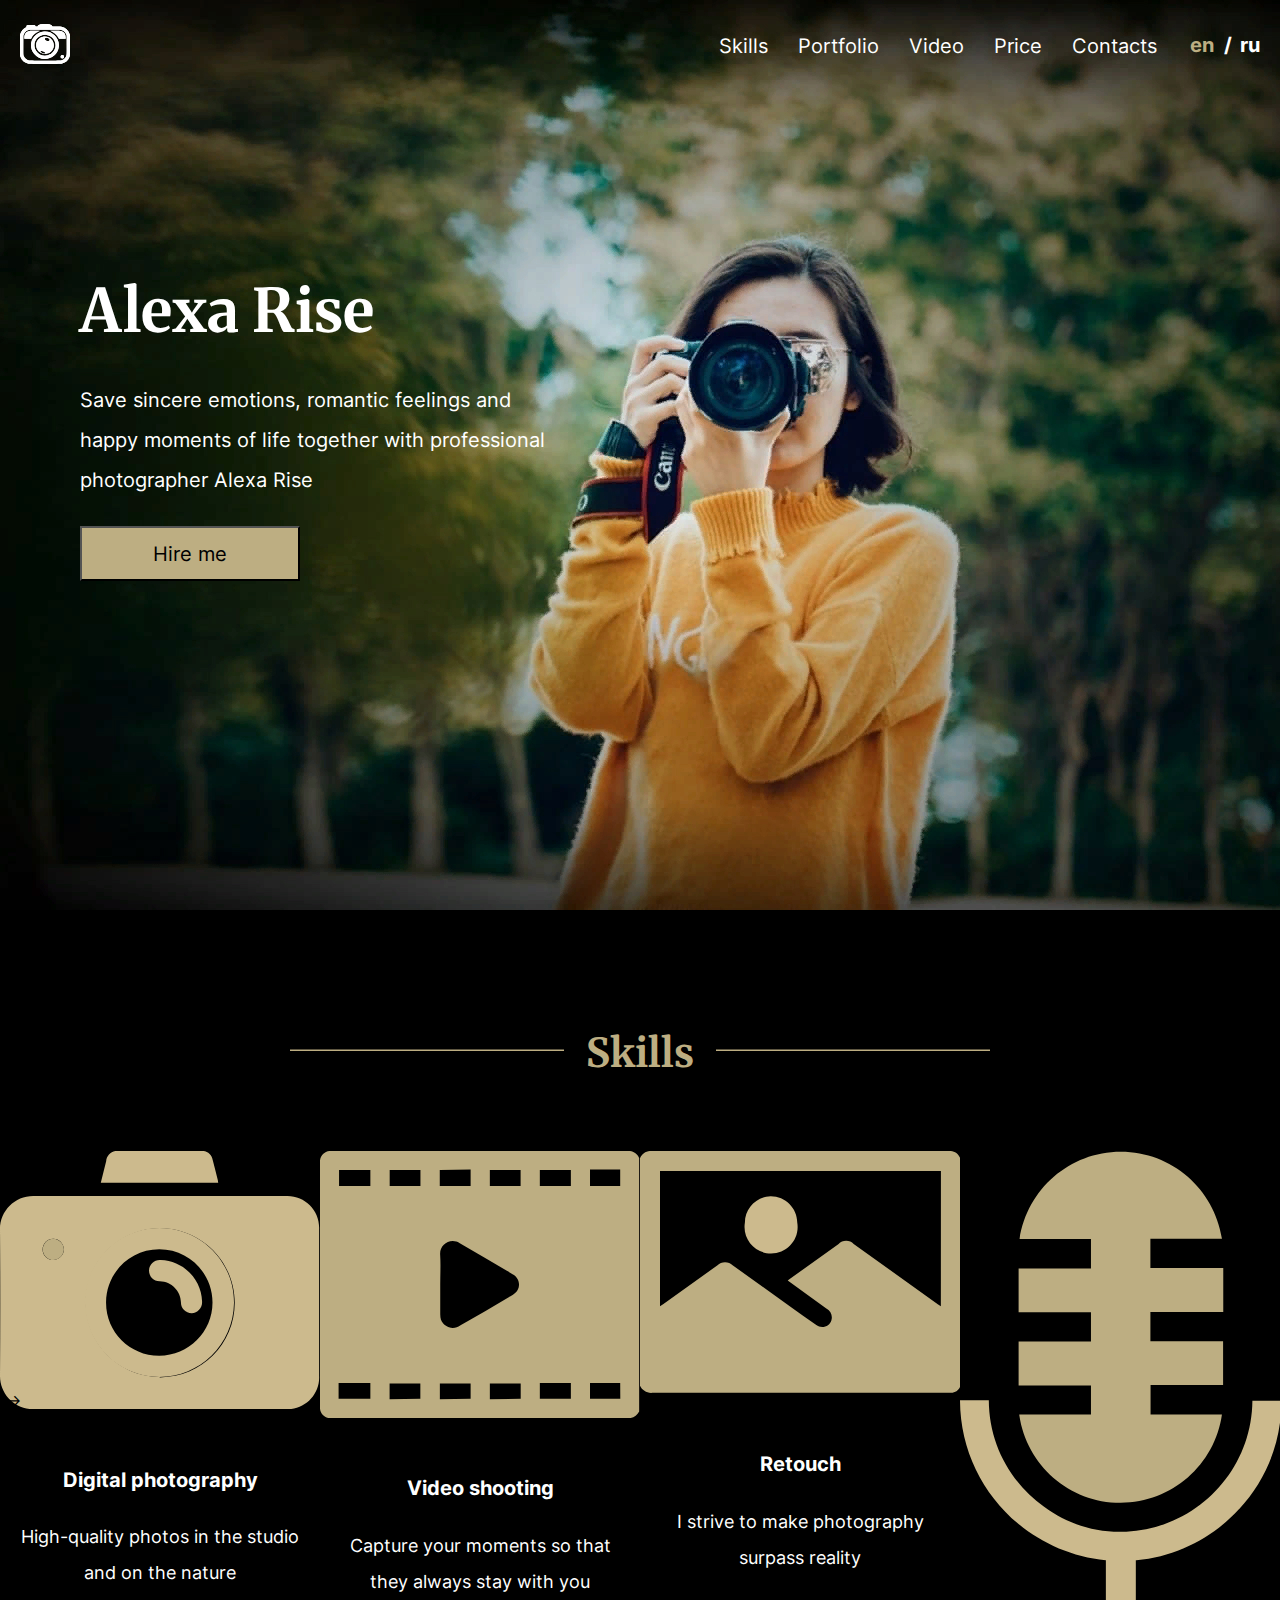
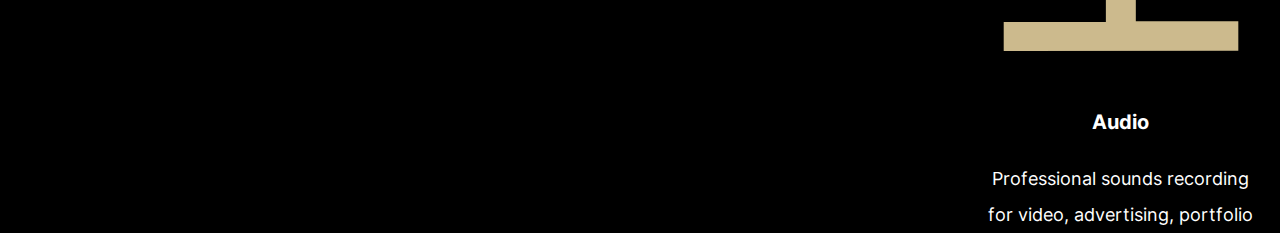
==== portfolio/index.html @ 24c1759c "feat: finish block skills" ====
<!DOCTYPE html>
<html lang="en">
<head>
	<meta charset="UTF-8">
	<meta name="viewport" content="width=device-width, initial-scale=1.0">
	<link rel="preconnect" href="https://fonts.googleapis.com">
	<link rel="preconnect" href="https://fonts.gstatic.com" crossorigin>
	<link href="https://fonts.googleapis.com/css2?family=Merriweather&family=Poppins:wght@300;500&display=swap" rel="stylesheet">
	<link rel="preconnect" href="https://fonts.googleapis.com">
	<link rel="preconnect" href="https://fonts.gstatic.com" crossorigin>
	<link href="https://fonts.googleapis.com/css2?family=Inter:wght@400;700&family=Merriweather&family=Poppins:wght@300;500&display=swap" rel="stylesheet">
	<link rel="stylesheet" type="text/css" href="normalize.css">
	<link rel="stylesheet" type="text/css" href="style.css">
	<link rel="stylesheet" href="media.css">
	<title>portfolio</title>
</head>
<body>
	<header class="header">
		<div class="container header-container">
				<div class="header-logo">
				<a href="/" class="header-logo-link">
					<img src="assets/svg/logo.svg" alt="logo Alexa Rise" class="header-logo-pic">
				</a>
			</div>
			
			<nav class="header-nav">
				<ul class="header-list">
					<li class="header-item">
						<a href="#skills" class="header-link">Skills</a>
					</li>
					<li class="header-item">
						<a href="#portfolio" class="header-link">Portfolio</a>
					</li>
					<li class="header-item">
						<a href="#video" class="header-link">Video</a>
					</li>
					<li class="header-item">
						<a href="#price" class="header-link">Price</a>
					</li>
					<li class="header-item_contacts">
						<a href="#contacts" class="header-link">Contacts</a>
					</li>
				</ul>
			</nav>

			<div class="switch-lang">
				<span><a href="/" class="en">en</a></span>
				<span class="slash">/</span>
				<span><a href="/" class="ru">ru</a></span>
			</div>

		</div>
	</header>

	<main class="main">
		<div class="container main-container">
			<section class="hero">
				<div class="container-hero">
					<h1 class="hero-title">Alexa Rise</h1>
					<p class="hero-subtitle">Save sincere emotions, romantic feelings and happy moments of life together with professional photographer Alexa Rise</p>
					<button class="hero-button">Hire me</button>
				</div>
			</section> 

			<section class="skills" id="skills">
				<div class="container">
					<div class="skills-line">
					<h2 class="skills-title">Skills</h2>
					</div>
				</div>

				<div class="skills-items">
					<div class="skills-camera">
						<img src="assets/svg/camera.svg" alt="logo camera" class="logo-camera">
						<h4 class="camera-title">Digital photography</h4>
						<p class="camera-subtitle">High-quality photos in the studio and on the nature</p>
					</div>
					<div class="skills-video">
						<img src="assets/svg/video.svg" alt="logo video" class="logo-video">
						<h4 class="video-title">Video shooting</h4>
						<p class="video-subtitle">Capture your moments so that they always stay with you</p>
					</div>
					<div class="skills-image">
						<img src="assets/svg/image.svg" alt="logo video" class="logo-image">
						<h4 class="image-title">Retouch</h4>
						<p class="image-subtitle">I strive to make photography surpass reality</p>
					</div>
					<div class="skills-mic">
						<img src="assets/svg/mic.svg" alt="logo mic" class="logo-mic">
						<h4 class="mic-title">Audio</h4>
						<p class="mic-subtitle">Professional sounds recording for video, advertising, portfolio</p>
					</div>
				</div>
				
			<!-- </section>

			<section class="portfolio" id="portfolio">
				<div class="container">
					<div class="portfolio-line">
						<h2 class="portfolio-title">Portfolio</h2>
					</div>
					<div class="portfolio-buttons">
						<button class="winter-button">Winter</button>
						<button class="spring-button">Spring</button>
						<button class="summer-button">Summer</button>
						<button class="autumn-button">Autumn</button>
					</div>
					<div class="portfolio-items">
						<img src="assets/img/portfolio-img.jpg" alt="portfolio-img" class="portfolio-img">
						<img src="assets/img/portfolio-img-1.jpg" alt="portfolio-img" class="portfolio-img">
						<img src="assets/img/portfolio-img-2.png" alt="portfolio-img" class="portfolio-img">
						<img src="assets/img/portfolio-img-3.jpg" alt="portfolio-img" class="portfolio-img">
						<img src="assets/img/portfolio-img-4.jpg" alt="portfolio-img" class="portfolio-img">
						<img src="assets/img/portfolio-img-5.jpg" alt="portfolio-img" class="portfolio-img">
					</div>
				</div>

			</section>
			<section class="video-player" id="video">
				<div class="container">
					<div class="video-player-line">
						<h2 class="video-player-title">Video</h2>
					</div>
					<div class="video-player-button-img">
						<img src="assets/img/video-player.jpg" alt="video player" class="video-player-img">
						<img src="assets/svg/play_button.svg" alt="play button" class="video-player-button">
					</div>
				</div>
			</section>

			<section class="price" id="price">
				<div class="container">
					<div class="price-line">
						<h2 class="price-title">Price</h2>
					</div>

					<div class="price-items">
						<div class="price-item">
							<h3 class="price-item-title">Standard</h3>
							<p class="price-subtitle">500 $</p>
							<p class="price-text">One location<br>
												120 photos in color<br>
												12 photos in retouch<br>
												Readiness 2-3 weeks<br>
												Make up, visage<br></p>
							<div class="price-item-but"><button class="price-item-button">Order shooting</button></div>
						</div>
						<div class="price-item">
							<h3 class="price-item-title">Premium</h3>
							<p class="price-subtitle">700 $</p>
							<p class="price-text">One or two locations<br>
												200 photos in color<br>
												20 photos in retouch<br>
												Readiness 1-2 weeks<br>
												Make up, visage<br></p>
							<div class="price-item-but"><button class="price-item-button">Order shooting</button></div>
						</div>
						<div class="price-item">
							<h3 class="price-item-title">Gold</h3>
							<p class="price-subtitle">1000 $</p>
							<p class="price-text">Three locations or more<br>
												300 photos in color<br>
												50 photos in retouch<br>
												Readiness 1 week<br>
												Make up, visage, hairstyle<br></p>
							<div class="price-item-but"><button class="price-item-button">Order shooting</button></div>
						</div>
					</div>
				</div>
				
			</section>
			<section class="contacts" id="contacts">
				<div class="container">
					<div class="contacts-container">
						<h2 class="contacts-title">Contact me</h2>
						<div class="contacts-email-div"><input type="email" class="contacts-email" placeholder="E-mail"></div>
						<div class="contacts-phone-div"><input type="tel" class="contacts-phone" placeholder="Phone"></div>
						<div class="contacts-message-div"><textarea name="/" id="/" cols="30" rows="10" class="contacts-message" placeholder="Message"></textarea></div>
						<div class="contacts-but">
							<button class="contacts-button">Send message</button>
						</div>
					</div>
				</div>
			</section>
		</div>
	</main>
	<footer class="footer">
		<div class="container">
			<div class="footer-div">
			<div class="footer-data">
				<span class="footer-copy">©</span>
				<span class="footer-date">2022</span>
				<span class="footer-github">
					<a href="https://github.com/Leonid127" class="link-github">github</a>
				</span>
			</div>
			<div class="rolling-scopes-school"><a href="https://rs.school/js-stage0/" class="rolling-scopes">Rolling Scopes School</a>
			</div>
			<div class="social-list-footer">
				<a href="/" class="social-list-link"><img src="assets/svg/inst.svg" alt="inst logo" class="social-list-img-inst"></a>
				<a href="/" class="social-list-link"><img src="assets/svg/fb.svg" alt="fb logo" class="social-list-img-fb"></a>
				<a href="/" class="social-list-link"><img src="assets/svg/tw.svg" alt="tw logo" class="social-list-img-tw"></a>
				<a href="/" class="social-list-link"><img src="assets/svg/pinterest.svg" alt="pinterest logo" class="social-list-img-pint"></a>
			</div>
		</div>
		</div>
	</footer>
	<script src="index.js"></script>
</body>
</html> -->  -->
---- portfolio/style.css ----
/*merriweather-regular - latin */
@font-face {
  font-family: 'Merriweather';
  font-style: normal;
  font-weight: 400;
  src: url('assets/fonts/merriweather-v28-latin-regular.eot'); /* IE9 Compat Modes */
  src: local(''),
       url('assets/fonts/merriweather-v28-latin-regular.eot?#iefix') format('embedded-opentype'), /* IE6-IE8 */
       url('assets/fonts/merriweather-v28-latin-regular.woff2') format('woff2'), /* Super Modern Browsers */
       url('assets/fonts/merriweather-v28-latin-regular.woff') format('woff'), /* Modern Browsers */
       url('assets/fonts/merriweather-v28-latin-regular.ttf') format('truetype'), /* Safari, Android, iOS */
       url('assets/fonts/merriweather-v28-latin-regular.svg#Merriweather') format('svg'); /* Legacy iOS */
}
/* inter-regular - latin */
@font-face {
  font-family: 'Inter';
  font-style: normal;
  font-weight: 400;
  src: url('assets/fonts/inter-v7-latin-regular.eot'); /* IE9 Compat Modes */
  src: local(''),
       url('assets/fonts/inter-v7-latin-regular.eot?#iefix') format('embedded-opentype'), /* IE6-IE8 */
       url('assets/fonts/inter-v7-latin-regular.woff2') format('woff2'), /* Super Modern Browsers */
       url('assets/fonts/inter-v7-latin-regular.woff') format('woff'), /* Modern Browsers */
       url('assets/fonts/inter-v7-latin-regular.ttf') format('truetype'), /* Safari, Android, iOS */
       url('assets/fonts/inter-v7-latin-regular.svg#Inter') format('svg'); /* Legacy iOS */
}
/* inter-700 - latin */
@font-face {
  font-family: 'Inter';
  font-style: normal;
  font-weight: 700;
  src: url('assets/fonts/inter-v7-latin-700.eot'); /* IE9 Compat Modes */
  src: local(''),
       url('assets/fonts/inter-v7-latin-700.eot?#iefix') format('embedded-opentype'), /* IE6-IE8 */
       url('assets/fonts/inter-v7-latin-700.woff2') format('woff2'), /* Super Modern Browsers */
       url('assets/fonts/inter-v7-latin-700.woff') format('woff'), /* Modern Browsers */
       url('assets/fonts/inter-v7-latin-700.ttf') format('truetype'), /* Safari, Android, iOS */
       url('assets/fonts/inter-v7-latin-700.svg#Inter') format('svg'); /* Legacy iOS */
}

html {
  box-sizing: border-box;
  scroll-behavior: smooth;
}
*, *::before, *::after {
  box-sizing: inherit;
}

body {
  font-family: 'Inter';
  font-style: normal;
  font-size: 16px;
  line-height: 1.2;
  font-weight: normal;
  color: background #ffffff;
  background-color: #000;
}

.main {
  margin-top: -121px;
}

.main-container {
  background-image: url(assets/img/hero.jpg);
  background-position: center 0px;
  background-repeat: no-repeat;
  background-attachment: fixed;
}

.container {
  max-width: 1440px;
  margin: 0 auto;
}

:root {
  --color-gold: #bdae82;
  }

/*Header styles start*/

header {
  top: 0;
  left: 0;
  width: 100%;
}

.header-container {
  display: flex;
  background-image: url(assets/img/hero.jpg);
  background-position: center 0;
  background-repeat: no-repeat;
  padding: 20px;
}

.header-list {
  display: flex;
  flex-wrap: wrap;
  list-style-type: none;
  margin-right: 30px;
}

.header-item {
  margin-right: 30px;
}


.header-link {
  font-family: Inter;
  font-style: normal;
  font-weight: normal;
  font-size: 20px;
  line-height: 50px;
  color: #ffffff;
  text-decoration: none;
}

.header-nav {
  margin-left: auto;
  margin-right: 3px;
  position: relative;
  top: -15px;
}

.switch-lang {
  margin-right: 15px;

}
.en {
  font-family: Inter;
  font-style: normal;
  font-weight: bold;
  font-size: 20px;
  line-height: 50px;
  text-align: center;
  color: #BDAE82;
  text-decoration: none;
}

.ru {
  font-family: Inter;
  font-style: normal;
  font-weight: bold;
  font-size: 20px;
  line-height: 50px;
  text-align: center;
  color: #FFFFFF;
  text-decoration: none;
  position: relative;
  right: -15px;
}
.slash {
  font-family: Inter;
  font-style: normal;
  font-weight: bold;
  font-size: 20px;
  line-height: 50px;
  text-align: center;
  color: #FFFFFF;
  margin-right: -7px;
  position: relative;
  right: -5px;
}

.header-logo {
  align-self: center;

}

.header-link:hover {
  color: #bdae82;
}

.header-logo {
  background-image: url('assets/svg/logo.svg');
  background-size: contain;
  background-repeat: no-repeat;  
  transition: 0.3s;
  margin-top: -29px;
}
.header-logo:hover {
  filter: invert(26%) sepia(15%) saturate(638%) hue-rotate(7deg) brightness(92%)
    contrast(87%);
}

/*Header styles end*/


/*Hero styles start*/


.hero {
  height: 910px;
  background-size: cover;
  padding-top: 250px;
  padding-left: 80px;
}

.hero-title {
  font-family: Merriweather;
  font-style: normal;
  font-weight: bold;
  font-size: 60px;
  line-height: 120px;
  color: #ffffff;
  margin-bottom: -11px;
}

.hero-subtitle {
  max-width: 470px;
  height: 120px;
  font-family: Inter;
  font-style: normal;
  font-weight: normal;
  font-size: 20px;
  line-height: 40px;
  color: #ffffff;
  margin-bottom: 26px;
}

.hero-button {
  width: 220px;
  height: 55px;
  background-color: #bdae82;
  cursor: pointer;
  font-family: inherit;
  font-family: Inter;
  font-style: normal;
  font-weight: normal;
  font-size: 20px;
  line-height: 40px;
  }

.hero-button:hover {
  color: #ffffff;
}

.container-hero {
    margin: 0 auto;
    max-width: 1440px;
    margin-top: -40px;
}
/*Hero styles end

/*Skills styles start*/

.skills-title {
  font-family: Merriweather;
  font-style: normal;
  font-weight: bold;
  font-size: 40px;
  line-height: 80px;
  color: var(--color-gold);
  text-align: center;
  margin: 0 auto;
  border: solid 2px #000;
  width: 152px;
  height: 80px;
  background-color: #000;
}

.skills {
  margin-top: 0px;
  padding-top: 0px;
  background-color: #000;
  height: 482px;
}

.skills-line {
  padding-top: 100px;
  background-image: linear-gradient(to top, #000 40px, #bdae82 39px, 
    #bdae82 41px, #000 42px);
  margin: 0 auto;
  max-width: 700px;
      }

.skills-items {
  display: flex;
  flex-wrap: wrap;
  justify-content: space-around;
  padding-top: 60px;
}

.skills-camera {
  display: flex;
  flex-direction: column;
  width: 320px;
  height: 240px;
}

.camera-title {
  font-family: Inter;
  font-style: normal;
  font-weight: bold;
  font-size: 20px;
  line-height: 40px;
  text-align: center;
  color: #fff;
}

.camera-subtitle {
  font-family: Inter;
  font-style: normal;
  font-weight: normal;
  font-size: 18px;
  line-height: 36px;
  text-align: center;
  color: #fff;
  max-width: 280px;
  max-height: 72px;
  position: relative;
  left: 20px;
  bottom: 25px;
}

.logo-camera {
  align-items: center;
  margin-bottom: 24px;
}

.logo-video {
  margin-bottom: 24px;
}

.logo-image {
  margin-bottom: 24px;
}

.logo-mic {
  margin-bottom: 24px;
}

.video-title {
  font-family: Inter;
  font-style: normal;
  font-weight: bold;
  font-size: 20px;
  line-height: 40px;
  text-align: center;
  color: #fff;
}

.video-subtitle {
  font-family: Inter;
  font-style: normal;
  font-weight: normal;
  font-size: 18px;
  line-height: 36px;
  text-align: center;
  color: #fff;
  max-width: 280px;
  max-height: 72px;
  position: relative;
  left: 20px;
  bottom: 25px;
}

.skills-video {
  display: flex;
  flex-direction: column;
  width: 320px;
  height: 240px;
}

.skills-image {
  display: flex;
  flex-direction: column;
  width: 320px;
  height: 240px;
}

.image-title {
  font-family: Inter;
  font-style: normal;
  font-weight: bold;
  font-size: 20px;
  line-height: 40px;
  text-align: center;
  color: #fff;
}

.image-subtitle {
  font-family: Inter;
  font-style: normal;
  font-weight: normal;
  font-size: 18px;
  line-height: 36px;
  text-align: center;
  color: #fff;
  max-width: 280px;
  max-height: 72px;
  position: relative;
  left: 20px;
  bottom: 25px;
}

.mic-title {
  font-family: Inter;
  font-style: normal;
  font-weight: bold;
  font-size: 20px;
  line-height: 40px;
  text-align: center;
  color: #fff;
}

.mic-subtitle {
  font-family: Inter;
  font-style: normal;
  font-weight: normal;
  font-size: 18px;
  line-height: 36px;
  text-align: center;
  color: #fff;
  max-width: 280px;
  max-height: 72px;
  position: relative;
  left: 20px;
  bottom: 25px;
}

.skills-mic {
  display: flex;
  flex-direction: column;
  width: 320px;
  height: 240px;
}

/*Skills styles end*/

/*Portfolio styles start*/

.portfolio {
  height: 1500px;
  background-color: #000;
  padding-bottom: 0px;
}

.portfolio-line {
  padding-top: 100px;
  background-image: linear-gradient(to top, #000 39px, #bdae82 39px, 
        #bdae82 41px, #000 41px);
  margin: 0 auto;
  max-width: 700px;
}

.portfolio-title {
  font-family: Merriweather;
  font-style: normal;
  font-weight: bold;
  font-size: 40px;
  line-height: 80px;
  color: var(--color-gold);
  text-align: center;
  margin: 0 auto;
  border: solid 2px #000;
  width: 220px;
  height: 80px;
  background-color: #000;
}

.winter-button {
  width: 220px;
  height: 55px;
  background-color: #000;
  cursor: pointer;
  font-family: inherit;
  font-family: Inter;
  font-style: normal;
  font-weight: normal;
  font-size: 20px;
  line-height: 40px;
  color: var(--color-gold);
  border: 1px solid #bdae82;
}

.spring-button {
  width: 220px;
  height: 55px;
  background-color: #000;
  cursor: pointer;
  font-family: inherit;
  font-family: Inter;
  font-style: normal;
  font-weight: normal;
  font-size: 20px;
  line-height: 40px;
  color: var(--color-gold);
  border: 1px solid #bdae82;
}

.summer-button {
  width: 220px;
  height: 55px;
  background-color: #000;
  cursor: pointer;
  font-family: inherit;
  font-family: Inter;
  font-style: normal;
  font-weight: normal;
  font-size: 20px;
  line-height: 40px;
  color: var(--color-gold);
  border: 1px solid #bdae82;
}

.autumn-button {
  width: 220px;
  height: 55px;
  background-color: #000;
  cursor: pointer;
  font-family: inherit;
  font-family: Inter;
  font-style: normal;
  font-weight: normal;
  font-size: 20px;
  line-height: 40px;
  color: var(--color-gold);
  border: 1px solid #bdae82;
}

.winter-button:hover {
  color: #fff;
}

.spring-button:hover {
  color: #fff;
}

.summer-button:hover  {
  color: #fff;
}

.autumn-button:hover  {
  color: #fff;
}

.portfolio-buttons {
  padding-top: 60px;
  text-align: center;
  padding-bottom: 60px;
}

.portfolio-items {
  display: flex;
  flex-wrap: wrap;
  justify-content: space-around;
}

.portfolio-img {
  width: 450px;
  height: 560px;
  margin-bottom: 25px;
  margin-left: 2px;
}

/*Portfolio styles end*/

/*Video styles start*/

.video-player {
  height: 900px;
  background-color: #000;
}

.video-player-line {
  margin-bottom: 160px;
  background-image: linear-gradient(to top, #000 39px, #bdae82 39px, 
        #bdae82 41px, #000 41px);
  margin: 0 auto;
  max-width: 700px;
  padding-top: 1px;
}

.video-player-title {
  font-family: Merriweather;
  font-style: normal;
  font-weight: bold;
  font-size: 40px;
  line-height: 80px;
  color: var(--color-gold);
  text-align: center;
  margin: 0 auto;
  border: solid 2px #000;
  width: 160px;
  height: 80px;
  background-color: #000;
  margin-top: 98px;
}

.video-player-img {
  margin-top: 62px;
  height: 705px;
}
.video-player-button-img {
  position: relative;
  display: flex;
  justify-content: center;
  align-items: center;
}

.video-player-button {
  position: absolute;
  bottom: 286px;
  background-image: url('assets/svg/play_button.svg');
  background-size: contain;
  background-repeat: no-repeat;  
  transition: 0.3s;
  cursor: pointer
}

.video-player-button:hover {
  filter: invert(26%) sepia(15%) saturate(638%) hue-rotate(7deg) brightness(92%)
    contrast(87%);
}

/*Video styles end*/

/*Price styles start*/

.price {
  height: 887px;
  background-color: #000;
}

.price-line {
  padding-top: 143px;
  background-image: linear-gradient(to top, #000 39px, #bdae82 39px, 
        #bdae82 41px, #000 41px);
  margin: 0 auto;
  max-width: 700px;
}

.price-title {
  font-family: Merriweather;
  font-style: normal;
  font-weight: bold;
  font-size: 40px;
  line-height: 80px;
  color: var(--color-gold);
  text-align: center;
  margin: 0 auto;
  border: solid 2px #000;
  width: 160px;
  height: 80px;
  background-color: #000;
}

.price-items {
  display: flex;
  flex-wrap: wrap;
  justify-content: space-around;
  width: 100%;
  padding-top: 63px;
  position: relative;
  left: 1px;

}

.price-item-title {
  font-family: Merriweather;
  font-style: normal;
  font-weight: bold;
  font-size: 28px;
  line-height: 56px;
  color: #fff;
  text-align: center;
  margin-top: 40px;
  margin-bottom: -4px;
}

.price-subtitle {
  font-family: Merriweather;
  font-style: normal;
  font-weight: bold;
  font-size: 24px;
  line-height: 48px;
  text-align: center;
  color: var(--color-gold);
  margin-bottom: 5px;
}

.price-text {
  font-family: Inter;
  font-style: normal;
  font-weight: normal;
  font-size: 18px;
  line-height: 36px;
  text-align: center;
  color: #fff;
}

.price-item-button {
  width: 220px;
  height: 55px;
  background-color: #bdae82;
  cursor: pointer;
  font-family: inherit;
  font-family: Inter;
  font-style: normal;
  font-weight: normal;
  font-size: 20px;
  line-height: 40px;
  color: #000;
}

.price-item-button:hover {
  color: #fff;
}

.price-item {
  width: 450px;
  height: 505px;
  border: solid 2px var(--color-gold);
}

.price-item-but {
  padding-left: 112px;
  padding-top: 24px;
}

/*Price styles end*/

/*Contacts style start*/

.contacts {
  background: url('./assets/img/contacts.jpg');
  max-width: 1440px;
  height: 700px;
  background-position: center center;
  padding-top: 37px;
  padding-right: 20px;
}

.contacts-container {
  display: flex;
  flex-direction: column;
  width: auto;
  height: 445px;
  align-items: flex-end;
  justify-content: space-between;
} 

.contacts-title {
  font-family: Merriweather;
  font-style: normal;
  font-weight: bold;
  font-size: 40px;
  line-height: 80px;
  color: var(--color-gold);
  padding-right: 225px;
  position: relative;
  top: -8px;
}

::placeholder {
  font-family: inherit;
  color: #bdae82;
  font-size: 20px;
}

 textarea {
  resize: none;
  background-color: rgba(0, 0, 0, 0);
  border: solid 1px var(--color-gold);
  color: var(--color-gold);
  font-size: 20px;

 }

input {
  background-color: rgba(0, 0, 0, 0);
  border: solid 1px var(--color-gold);
  color: var(--color-gold);
  font-size: 20px;
}

 .contacts-email-div {
  margin-bottom: 20px;
 }

.contacts-phone-div {
  margin-bottom: 20px;
}

.contacts-message-div {
  margin-bottom: 30px;
}

.contacts-button {
  width: 220px;
  height: 55px;
  background-color: #bdae82;
  cursor: pointer;
  font-family: inherit;
  font-family: Inter;
  font-style: normal;
  font-weight: normal;
  font-size: 20px;
  line-height: 40px;
  color: #000;
  margin-top: -4px;
}

.contacts-button:hover {
  color: #fff;
}

.contacts-email {
  width: 450px;
  height: 50px;
  padding-left: 20px;
}

.contacts-phone {
  width: 450px;
  height: 50px;
  padding-left: 20px;
}

.contacts-message {
  width: 450px;
  height: 100px;
  padding-left: 20px;
  padding-top: 10px;
}

.contacts-but {
  padding-right: 230px;
}
/*Contacts style end*/

/*Footer styles start*/

.footer {
  height: 150px;
  max-width: 1440px; 
  background-color: #000;
  margin: 0 auto;
}

.footer-copy {
  font-family: Inter;
  font-style: normal;
  font-weight: normal;
  font-size: 20px;
  line-height: 50px;
  color: #fff;
  margin-right: 20px;
}

.footer-data {
  margin-left: 18px;
  margin-top: 3px
}

.rolling-scopes-school {
  margin-top: 2px;
  margin-left: -4px;
}

.social-list-footer {
  margin-right: 20px;
  margin-top: 12px;
}

.footer-date {
  font-family: Inter;
  font-style: normal;
  font-weight: normal;
  font-size: 20px;
  line-height: 50px;
  color: #fff;
  margin-right: 20px;
}

.footer-github {
  margin-right: 20px;
}

.link-github {
  font-family: Inter;
  font-style: normal;
  font-weight: normal;
  font-size: 20px;
  line-height: 50px;
  color: #fff;
  text-decoration: none;
}

.link-github:hover {
  color: var(--color-gold);
}


.rolling-scopes {
  font-family: Inter;
  font-style: normal;
  font-weight: normal;
  font-size: 20px;
  line-height: 50px;
  color: #fff;
  text-decoration: none;
}

.rolling-scopes:hover {
   color: var(--color-gold);
}


.footer-div {
  display: flex;
  justify-content: space-between;
  padding-top: 50px;
}

.social-list-img-inst {
  background-image: url('assets/svg/inst.svg');
  background-size: contain;
  background-repeat: no-repeat;  
  transition: 0.3s;
  margin-right: 20px;
}
.social-list-img-fb {
  background-image: url('assets/svg/fb.svg');
  background-size: contain;
  background-repeat: no-repeat;  
  transition: 0.3s;
  margin-right: 15px;
}
  .social-list-img-tw {
  background-image: url('assets/svg/tw.svg');
  background-size: contain;
  background-repeat: no-repeat;  
  transition: 0.3s;
  margin-right: 13px;
}
  .social-list-img-pint {
  background-image: url('assets/svg/pinterest.svg');
  background-size: contain;
  background-repeat: no-repeat;  
  transition: 0.3s;
}

.social-list-img-inst:hover {
  filter: invert(26%) sepia(15%) saturate(638%) hue-rotate(7deg) brightness(92%)
    contrast(87%);
}

.social-list-img-fb:hover {
  filter: invert(26%) sepia(15%) saturate(638%) hue-rotate(7deg) brightness(92%)
    contrast(87%);
}

.social-list-img-tw:hover {
  filter: invert(26%) sepia(15%) saturate(638%) hue-rotate(7deg) brightness(92%)
    contrast(87%);
}

.social-list-img-pint:hover {
  filter: invert(26%) sepia(15%) saturate(638%) hue-rotate(7deg) brightness(92%)
    contrast(87%);
}
/*Footer styles end*/
---- portfolio/media.css ----
@media (max-width: 768px) {
    .header-nav {
        display: none;
    }

    .header-logo {
        margin-right: 484px;
        margin-top: 0;
        position: relative;
        left: 40px;
    }

    .slash {
        margin-right: 3px;
    }

    .header-container {
        background-image: url(assets/img/bg_header.jpg);
        background-position: center 0;
        background-repeat: no-repeat;

    }

    .hero-title {
        font-family: Merriweather;
        font-style: normal;
        font-weight: normal;
        font-size: 32px;
        line-height: 64px;
        margin-bottom: 5px;
    }
    .main-container {
        background-image: url(assets/img/bg_header.jpg);
        background-position: center 0;
        background-repeat: no-repeat;
    }
    
    .hero-subtitle {
        font-family: Inter;
        font-style: normal;
        font-weight: normal;
        font-size: 20px;
        line-height: 24px;
        max-width: 390px;
        height: 72px;
        margin-bottom: 60px;
    }

    .container-hero {
        margin-top: -76px;
        margin-left: -20px;
    }

    .skills-title {
        font-family: Merriweather;
        font-style: normal;
        font-weight: bold;
        font-size: 32px;
        line-height: 40px;
        text-align: center;
        width: 133px;
    }

    .skills-line {
        width: 364px;
        height: 80px;
        margin-top: -296px;
        padding-bottom: 63px;
        margin-right: 178px;
    }

    .video-subtitle {
        line-height: 22px;
        margin-right: 48px;
    }

    .image-subtitle {
        line-height: 22px;
        left: 24px;
    }

    .camera-subtitle {
        line-height: 22px;
        left: 24px;
    }

    .mic-subtitle {
        line-height: 22px;
        margin-right: 50px;
    }

    .skills-items {
            padding-top: 43px;
        }

    .logo-camera {
        margin-left: 46px;
    }

    .skills-camera {
        align-items: center;
    }

    .camera-title {
        margin-left: 46px;
        margin-bottom: 28px;
        margin-top: 8px;
    }

    .skills-video {
        align-items: center;
    }

    .logo-video {
        margin-bottom: 7px;
        margin-right: 9px;
    }

    .video-title {
        margin-right: 9px;
    }

    .skills-image {
        align-items: center;
    }

    .logo-image {
        margin-bottom: 24px;
        margin-top: 21px;
        margin-left: 48px;
        }

    .image-title {
        margin-top: 7px;
        margin-left: 46px;
    }
    
    .logo-mic {
        margin-bottom: 4px;
        margin-top: 22px;
        margin-right: 9px;
    }

    .mic-title {
        margin-right: 9px;
    }


}
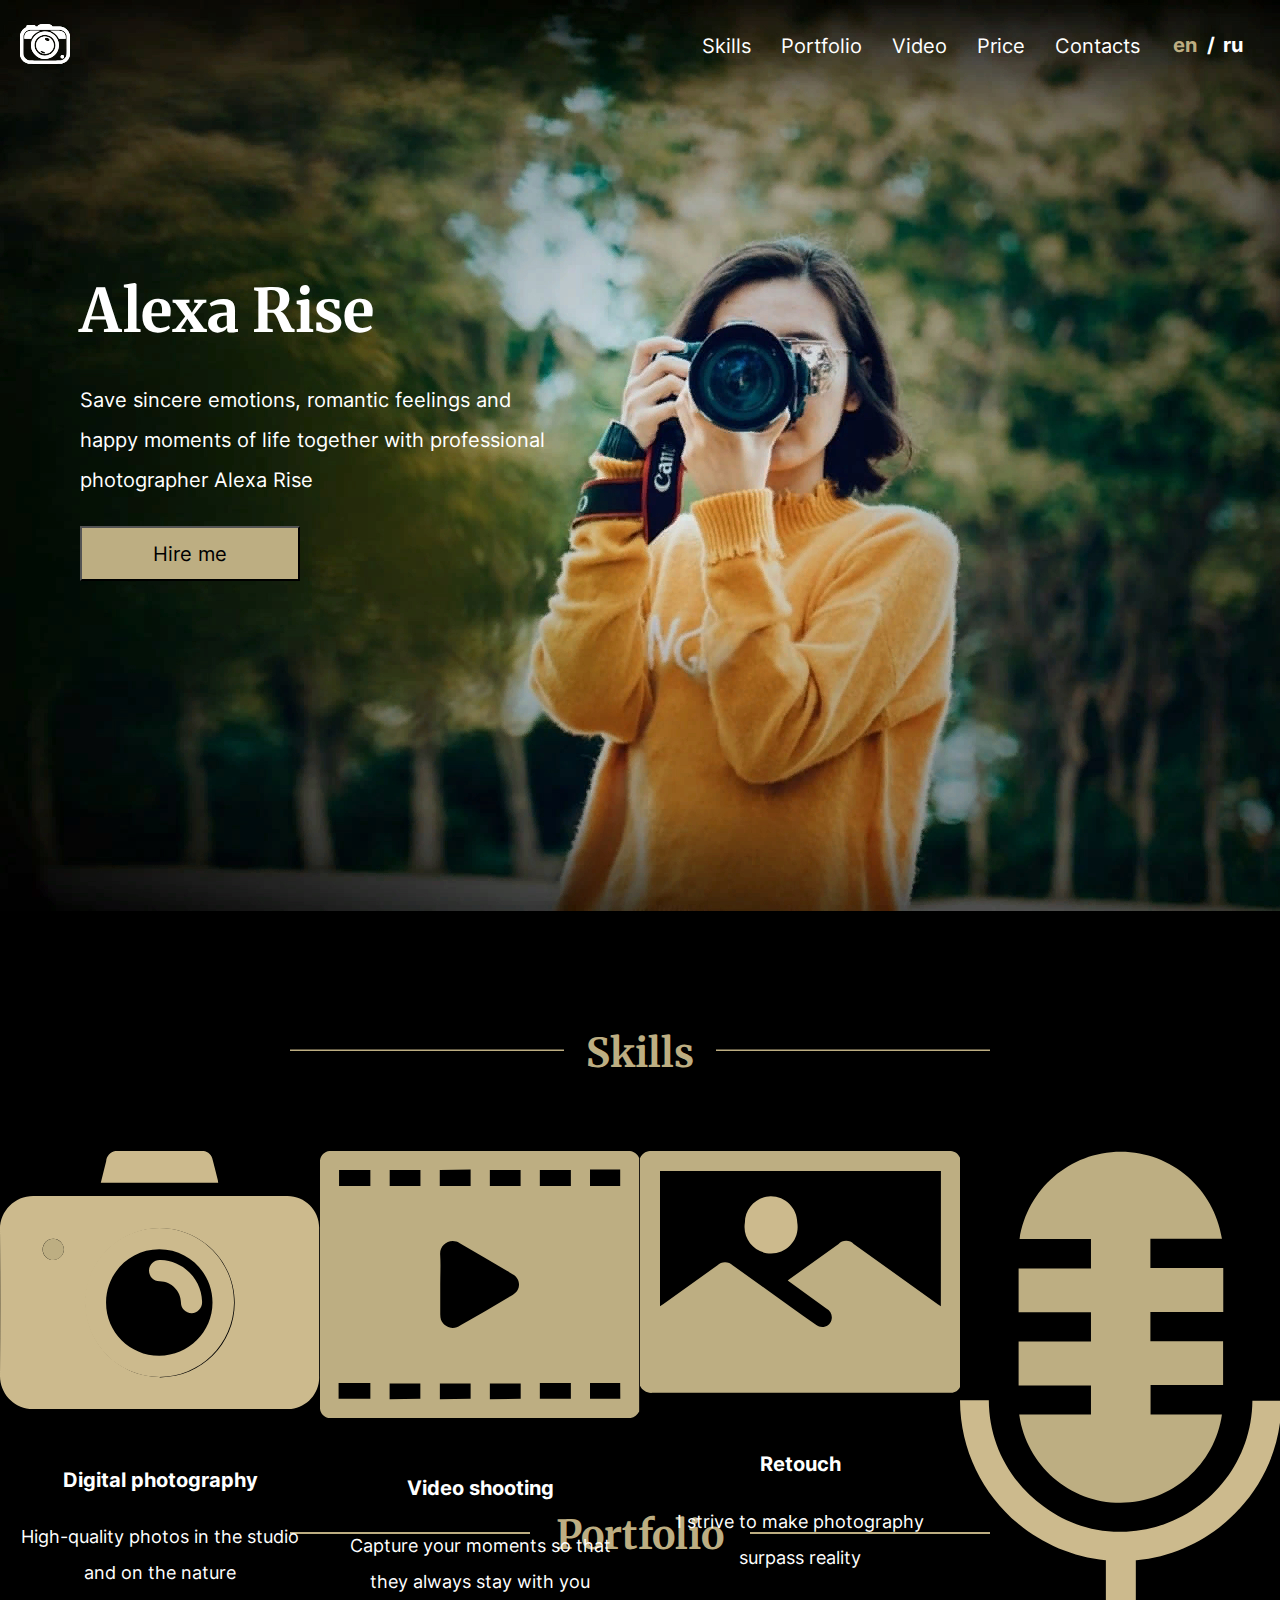
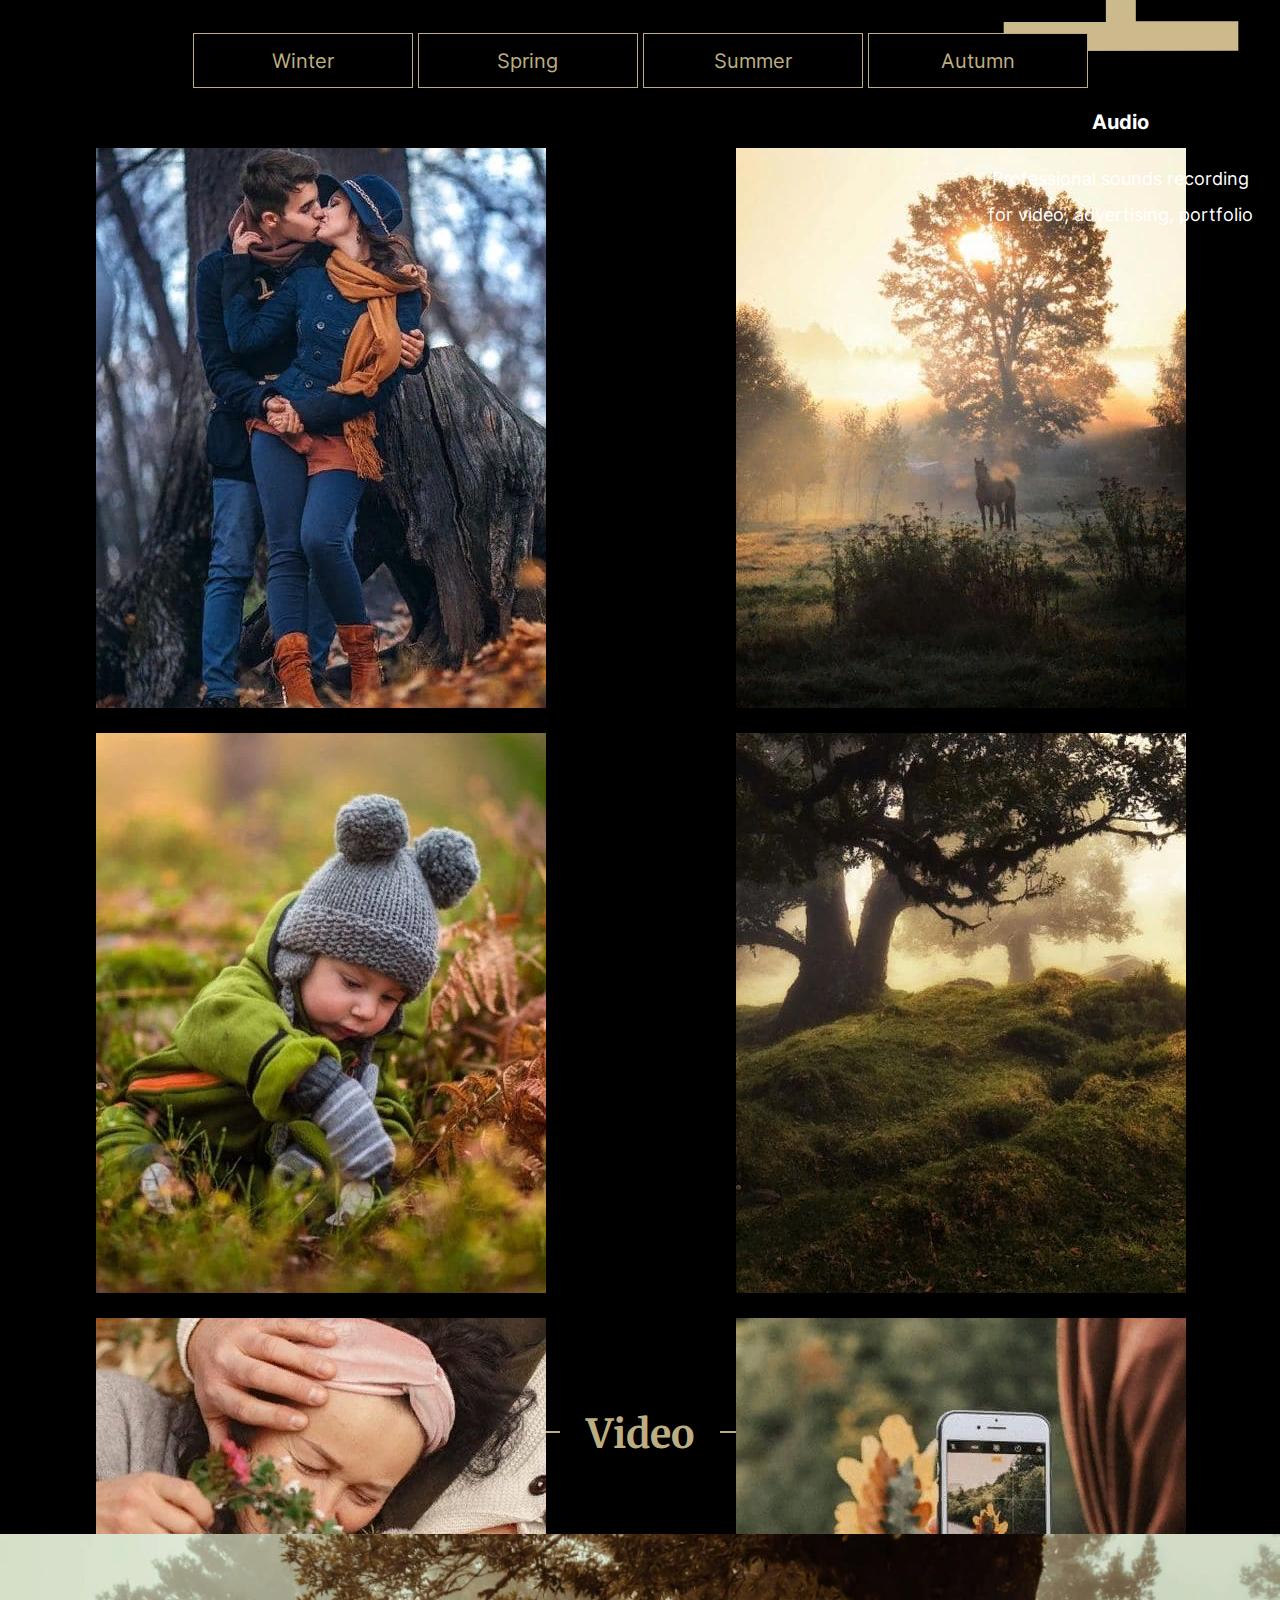
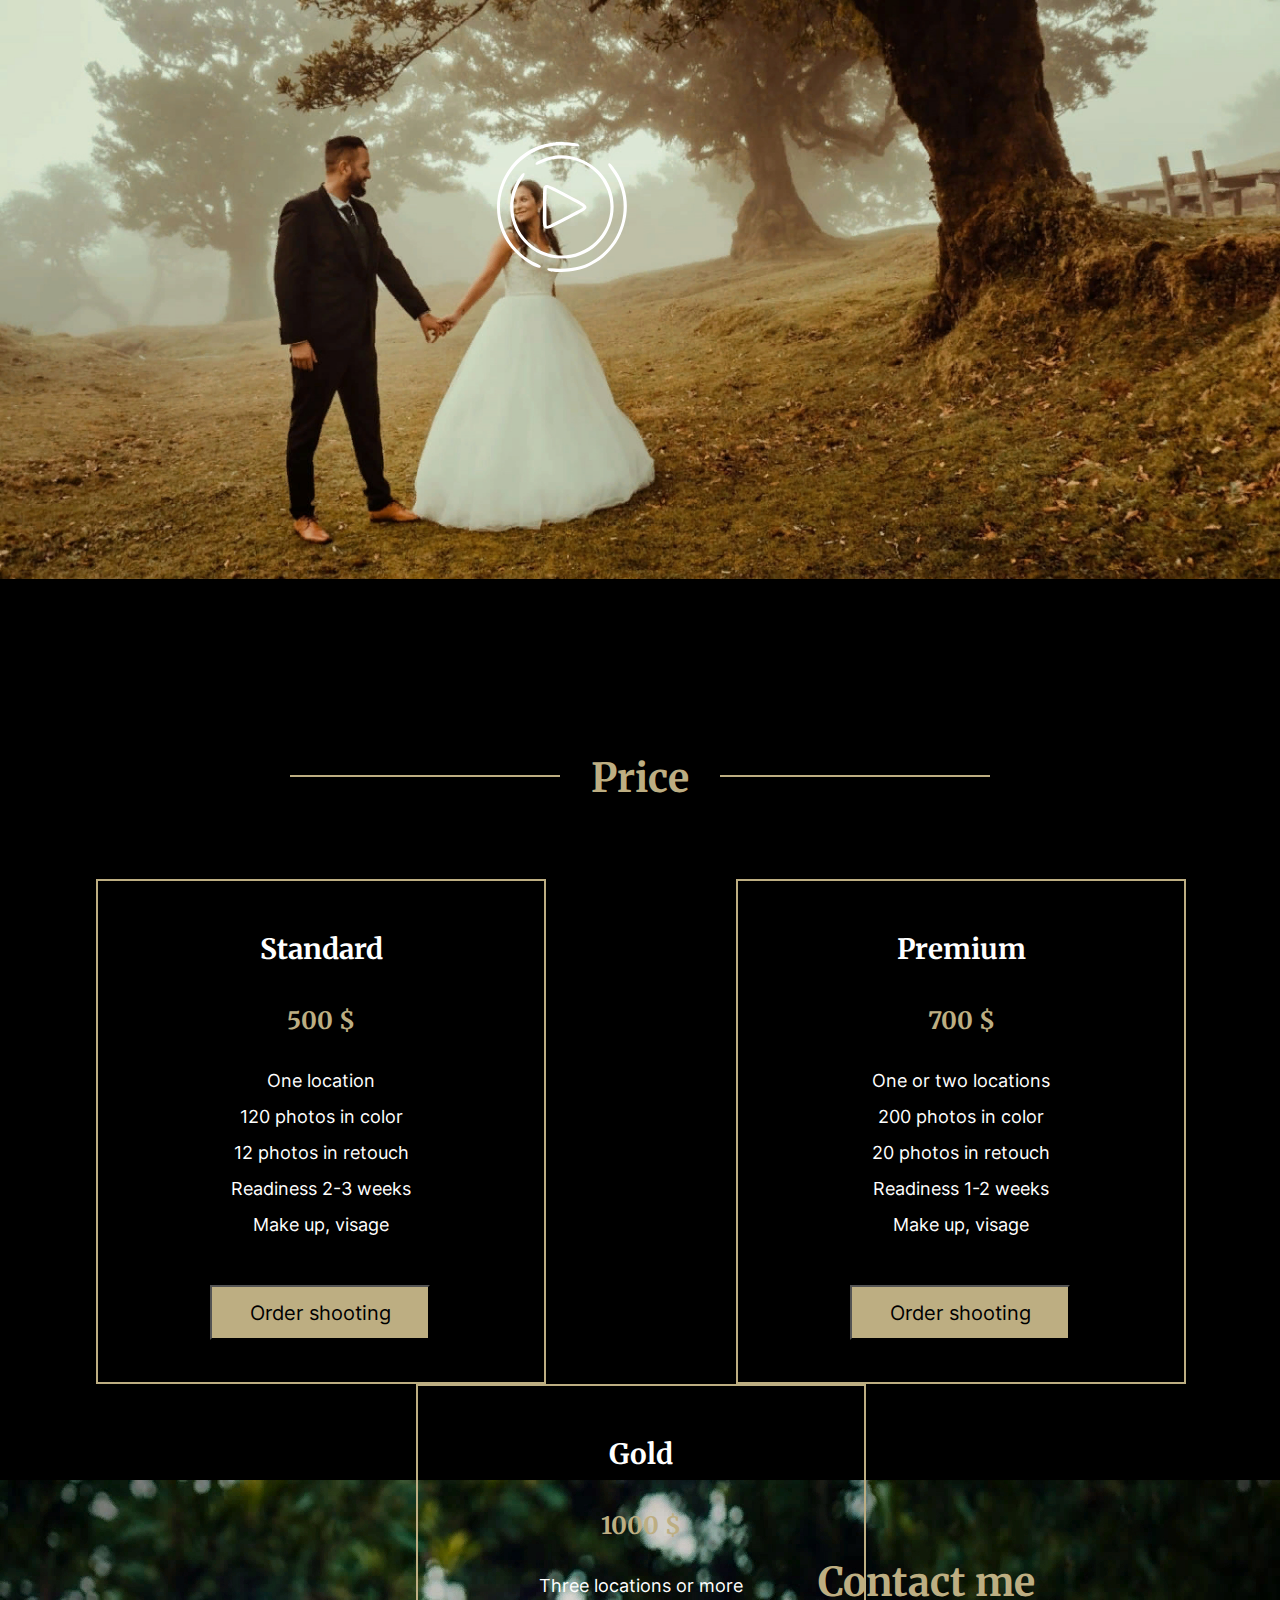
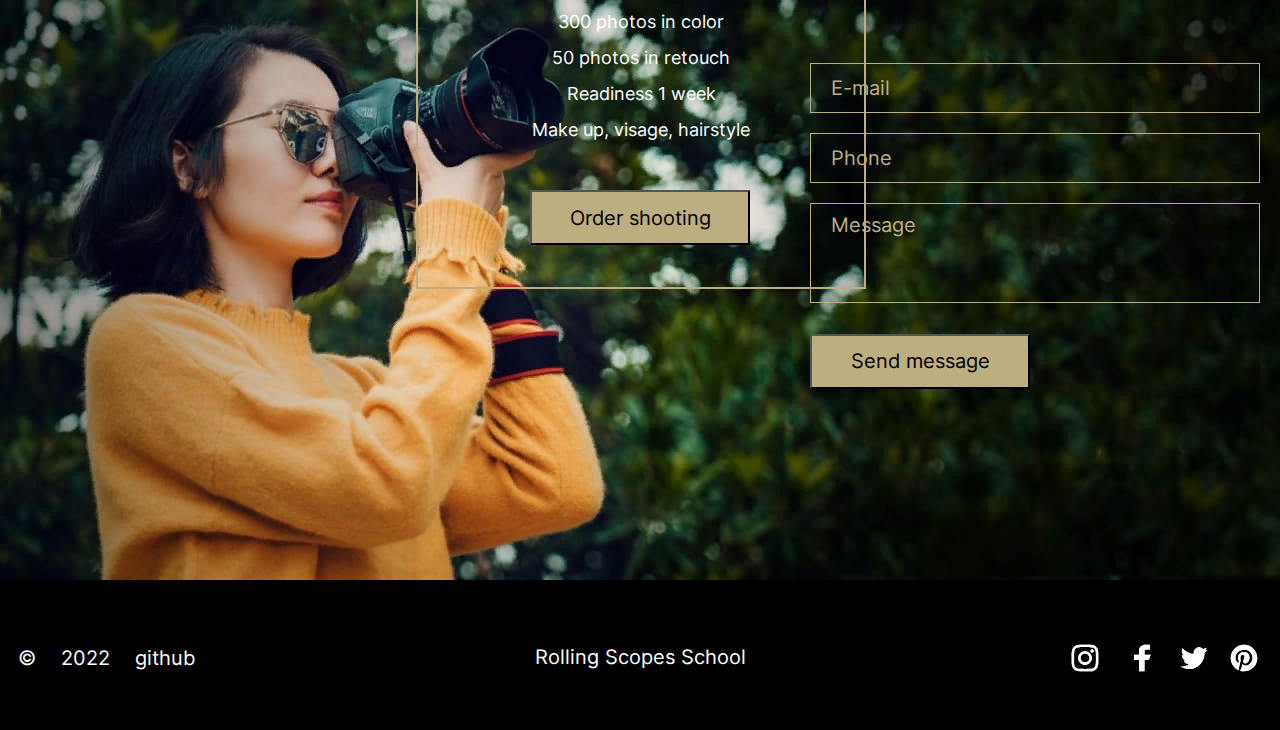
==== commit e395c2a0: "feat: finish 768 adaptive" ====
--- a/portfolio/index.html
+++ b/portfolio/index.html
@@ -92,7 +92,7 @@
 					</div>
 				</div>
 				
-			<!-- </section>
+			</section>
 
 			<section class="portfolio" id="portfolio">
 				<div class="container">
@@ -116,13 +116,13 @@
 				</div>
 
 			</section>
-			<section class="video-player" id="video">
+			 <section class="video-player" id="video">
 				<div class="container">
 					<div class="video-player-line">
 						<h2 class="video-player-title">Video</h2>
 					</div>
 					<div class="video-player-button-img">
-						<img src="assets/img/video-player.jpg" alt="video player" class="video-player-img">
+						<img src="assets/img/video-player.jpg" alt="player" class="video-player-img">
 						<img src="assets/svg/play_button.svg" alt="play button" class="video-player-button">
 					</div>
 				</div>
@@ -168,7 +168,7 @@
 					</div>
 				</div>
 				
-			</section>
+			</section> 
 			<section class="contacts" id="contacts">
 				<div class="container">
 					<div class="contacts-container">
@@ -207,4 +207,4 @@
 	</footer>
 	<script src="index.js"></script>
 </body>
-</html> -->  -->+</html>--- a/portfolio/style.css
+++ b/portfolio/style.css
@@ -38,6 +38,7 @@
        url('assets/fonts/inter-v7-latin-700.svg#Inter') format('svg'); /* Legacy iOS */
 }
 
+
 html {
   box-sizing: border-box;
   scroll-behavior: smooth;
@@ -45,6 +46,10 @@
 *, *::before, *::after {
   box-sizing: inherit;
 }
+/* 
+* {
+  outline: 1px solid red;
+ } */
 
 body {
   font-family: 'Inter';
@@ -64,7 +69,6 @@
   background-image: url(assets/img/hero.jpg);
   background-position: center 0px;
   background-repeat: no-repeat;
-  background-attachment: fixed;
 }
 
 .container {
@@ -122,7 +126,7 @@
 }
 
 .switch-lang {
-  margin-right: 15px;
+  margin-right: 32px;
 
 }
 .en {
@@ -589,7 +593,7 @@
 
 .video-player-img {
   margin-top: 62px;
-  height: 705px;
+  width: 100%;
 }
 .video-player-button-img {
   position: relative;
@@ -599,9 +603,10 @@
 }
 
 .video-player-button {
+  width: 130px;
   position: absolute;
-  bottom: 286px;
-  background-image: url('assets/svg/play_button.svg');
+  right: 653px;
+  bottom: 307px;
   background-size: contain;
   background-repeat: no-repeat;  
   transition: 0.3s;
--- a/portfolio/media.css
+++ b/portfolio/media.css
@@ -31,8 +31,9 @@
     }
     .main-container {
         background-image: url(assets/img/bg_header.jpg);
-        background-position: center 0;
+        background-position: center 21px;
         background-repeat: no-repeat;
+        background-size: auto 593px;
     }
     
     .hero-subtitle {
@@ -66,27 +67,28 @@
         height: 80px;
         margin-top: -296px;
         padding-bottom: 63px;
-        margin-right: 178px;
+        margin-right: 202px;
     }
 
     .video-subtitle {
         line-height: 22px;
-        margin-right: 48px;
+        margin-right: 58px;
+        margin-left: -27px;
     }
 
     .image-subtitle {
         line-height: 22px;
-        left: 24px;
+        left: 19px;
     }
 
     .camera-subtitle {
         line-height: 22px;
-        left: 24px;
+        left: 18px;
     }
 
     .mic-subtitle {
         line-height: 22px;
-        margin-right: 50px;
+        margin-left: -22px;
     }
 
     .skills-items {
@@ -94,7 +96,7 @@
         }
 
     .logo-camera {
-        margin-left: 46px;
+        margin-left: 33px;
     }
 
     .skills-camera {
@@ -102,7 +104,7 @@
     }
 
     .camera-title {
-        margin-left: 46px;
+        margin-left: 38px;
         margin-bottom: 28px;
         margin-top: 8px;
     }
@@ -113,11 +115,12 @@
 
     .logo-video {
         margin-bottom: 7px;
-        margin-right: 9px;
+        margin-right: 46px;
     }
 
     .video-title {
-        margin-right: 9px;
+        margin-right: 45px;
+        margin-top: 26px;
     }
 
     .skills-image {
@@ -127,23 +130,182 @@
     .logo-image {
         margin-bottom: 24px;
         margin-top: 21px;
-        margin-left: 48px;
+        margin-left: 37px;
         }
 
     .image-title {
         margin-top: 7px;
-        margin-left: 46px;
+        margin-left: 38px;
     }
     
     .logo-mic {
         margin-bottom: 4px;
         margin-top: 22px;
-        margin-right: 9px;
+        margin-right: 44px;
     }
 
     .mic-title {
-        margin-right: 9px;
-    }
-
+        margin-right: 44px;
+    }
+
+    .portfolio-title {
+        font-family: Merriweather;
+        font-style: normal;
+        font-weight: bold;
+        font-size: 32px;
+        line-height: 80px;
+        text-align: center;
+        margin-bottom: -10px;
+        margin-top: 224px;
+        width: 186px;
+        padding-bottom: 78px;
+    }
+
+    .portfolio-line {
+        padding-top: 104px;
+        max-width: 363px;
+    }
+
+    .portfolio-buttons {
+        display: flex;
+        flex-wrap: wrap;
+        padding-top: 60px;
+        margin-left: 164px;
+        margin-bottom: -2px;
+    }
+
+    .winter-button {
+        margin-right: 5px;
+        margin-bottom: 5px;
+    }
+
+    .summer-button {
+        margin-right: 5px;
+    }
+
+    .video-player-title {
+        font-family: Merriweather;
+        font-style: normal;
+        font-weight: bold;
+        font-size: 32px;
+        line-height: 80px;
+        text-align: center;
+        width: 131px;
+    }
+
+    .video-player-line {
+        max-width: 363px;
+        padding-top: 2603px;
+        margin-bottom: 52px;
+    }
+
+        .video-player-img {
+            margin-top: 2px;
+            height: 414px;
+            width: 105%;
+            margin-left: 40px;
+            /* overflow: hidden; */
+        }
+    .video-player-button {
+        width: 66px;
+        position: absolute;
+        right: 352px;
+        top: 173px;
+    }
+    
+    .video-player-button-img {
+        overflow: hidden;
+      
+    }
+
+    .price-line {
+        max-width: 367px;
+        margin-top: 2288px;
+        margin-bottom: -11px;
+    }
+
+    .price-title {
+        font-family: Merriweather;
+        font-style: normal;
+        font-weight: bold;
+        font-size: 32px;
+        line-height: 80px;
+        text-align: center;
+        width: 122px;
+        margin-top: -2px;
+    }
+
+    .price-item {
+        width: 420px;
+        margin-bottom: 50px;
+    }
+
+    .price-item-button {
+        position: relative;
+        right: 15px;
+        width: 220px;
+    }
+
+    .contacts {
+        margin-top: 1078px;
+        min-width: 768px;
+        height: 600px;
+    }
+
+    .contacts-title {
+        font-family: Merriweather;
+        font-style: normal;
+        font-weight: bold;
+        font-size: 32px;
+        line-height: 64px;
+        text-align: center;
+        margin-left: 243px;
+        margin-top: 31px;
+        margin-bottom: 32px;
+    }
+
+    .contacts-container {
+        align-items: center;
+    }
+
+    .contacts-email {
+        padding-left: 20px;
+        margin-left: 20px;
+        padding-top: 2px;
+    }
+
+    .contacts-phone {
+        margin-left: 20px;
+    }
+
+    .contacts-message {
+        margin-left: 20px;
+        padding-top: 13px;
+    }
+
+    .contacts-button {
+        margin-left: 249px;
+        margin-top: -4px;
+    }
+
+    .footer-div {
+        display: block;
+        text-align: center;
+        padding-top: 0;
+    }
+    .footer-data {
+        margin-left: 16px;
+        margin-top: 15px;
+    }
+
+    .rolling-scopes-school {
+        margin-top: -10px;
+        margin-left: -4;
+    }
+
+    .social-list-footer {
+        margin-right: 2px;
+        margin-top: 16px;
+    }
 
 }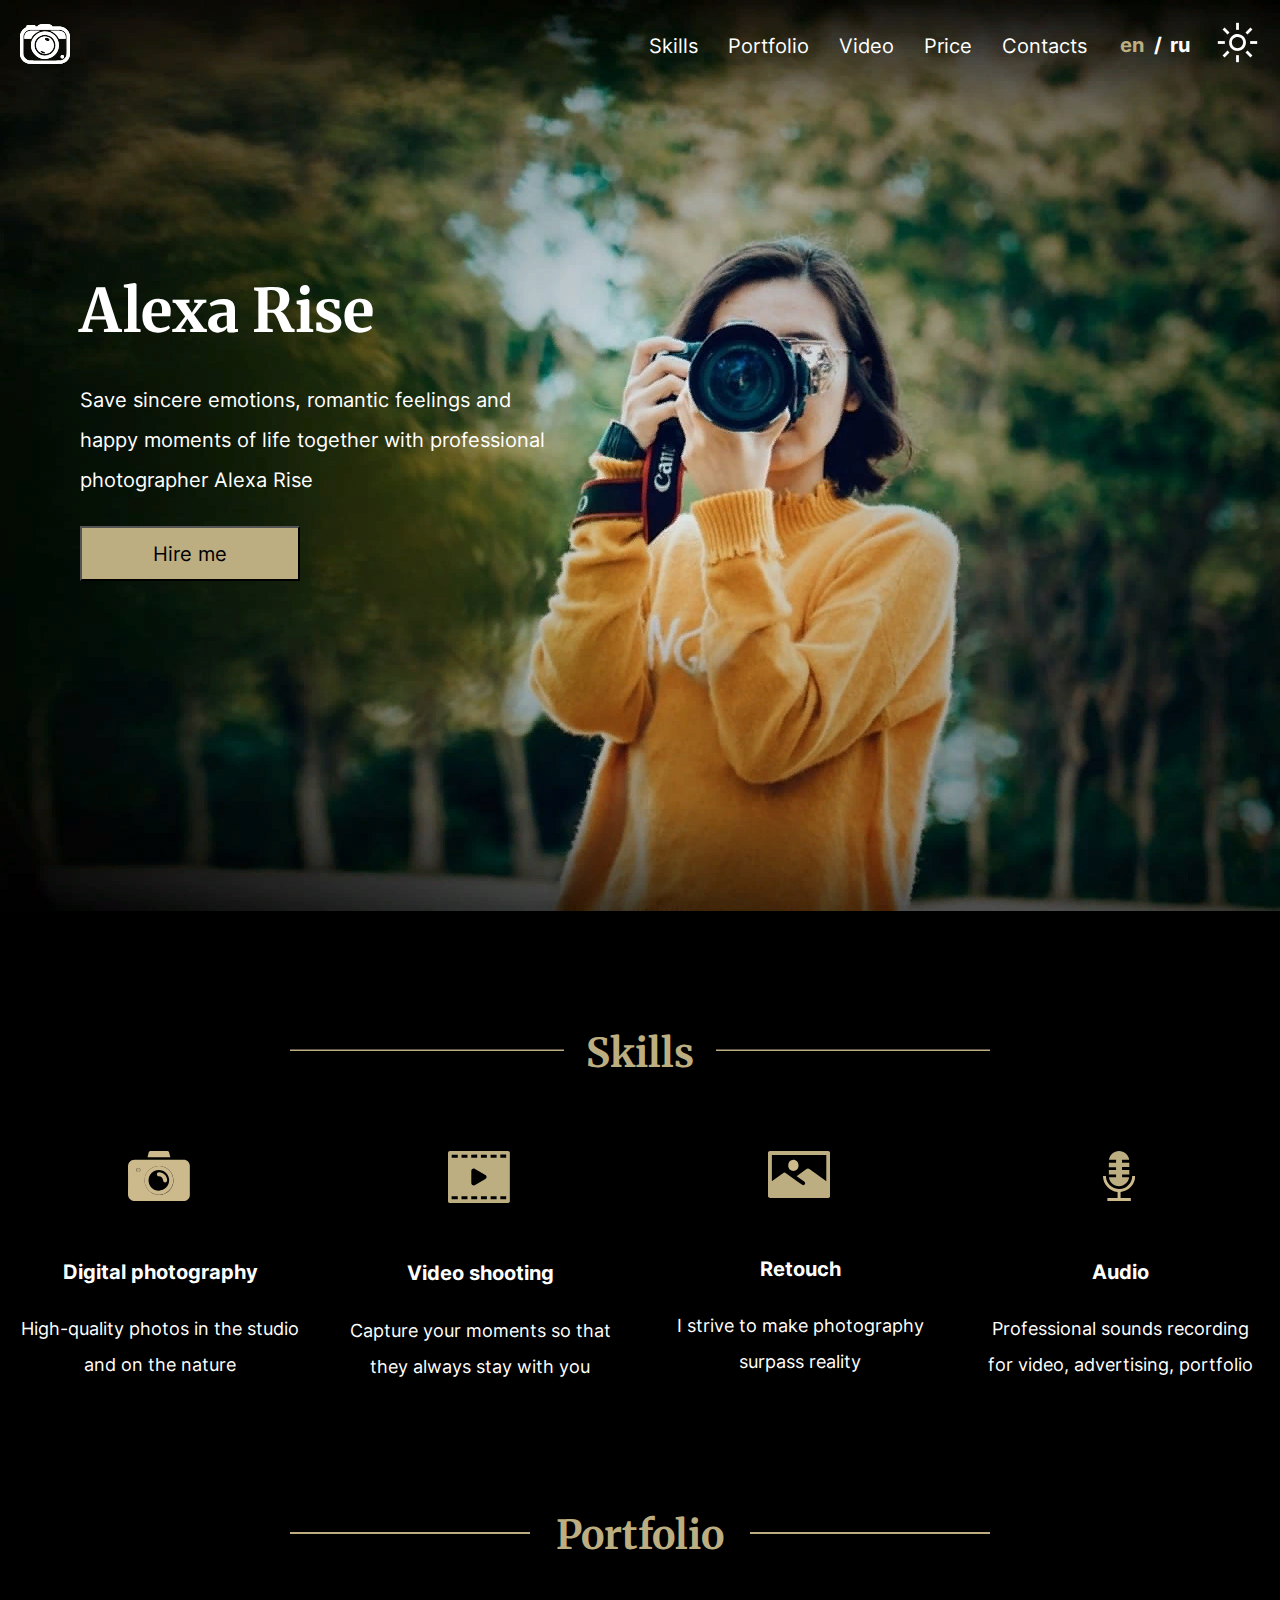
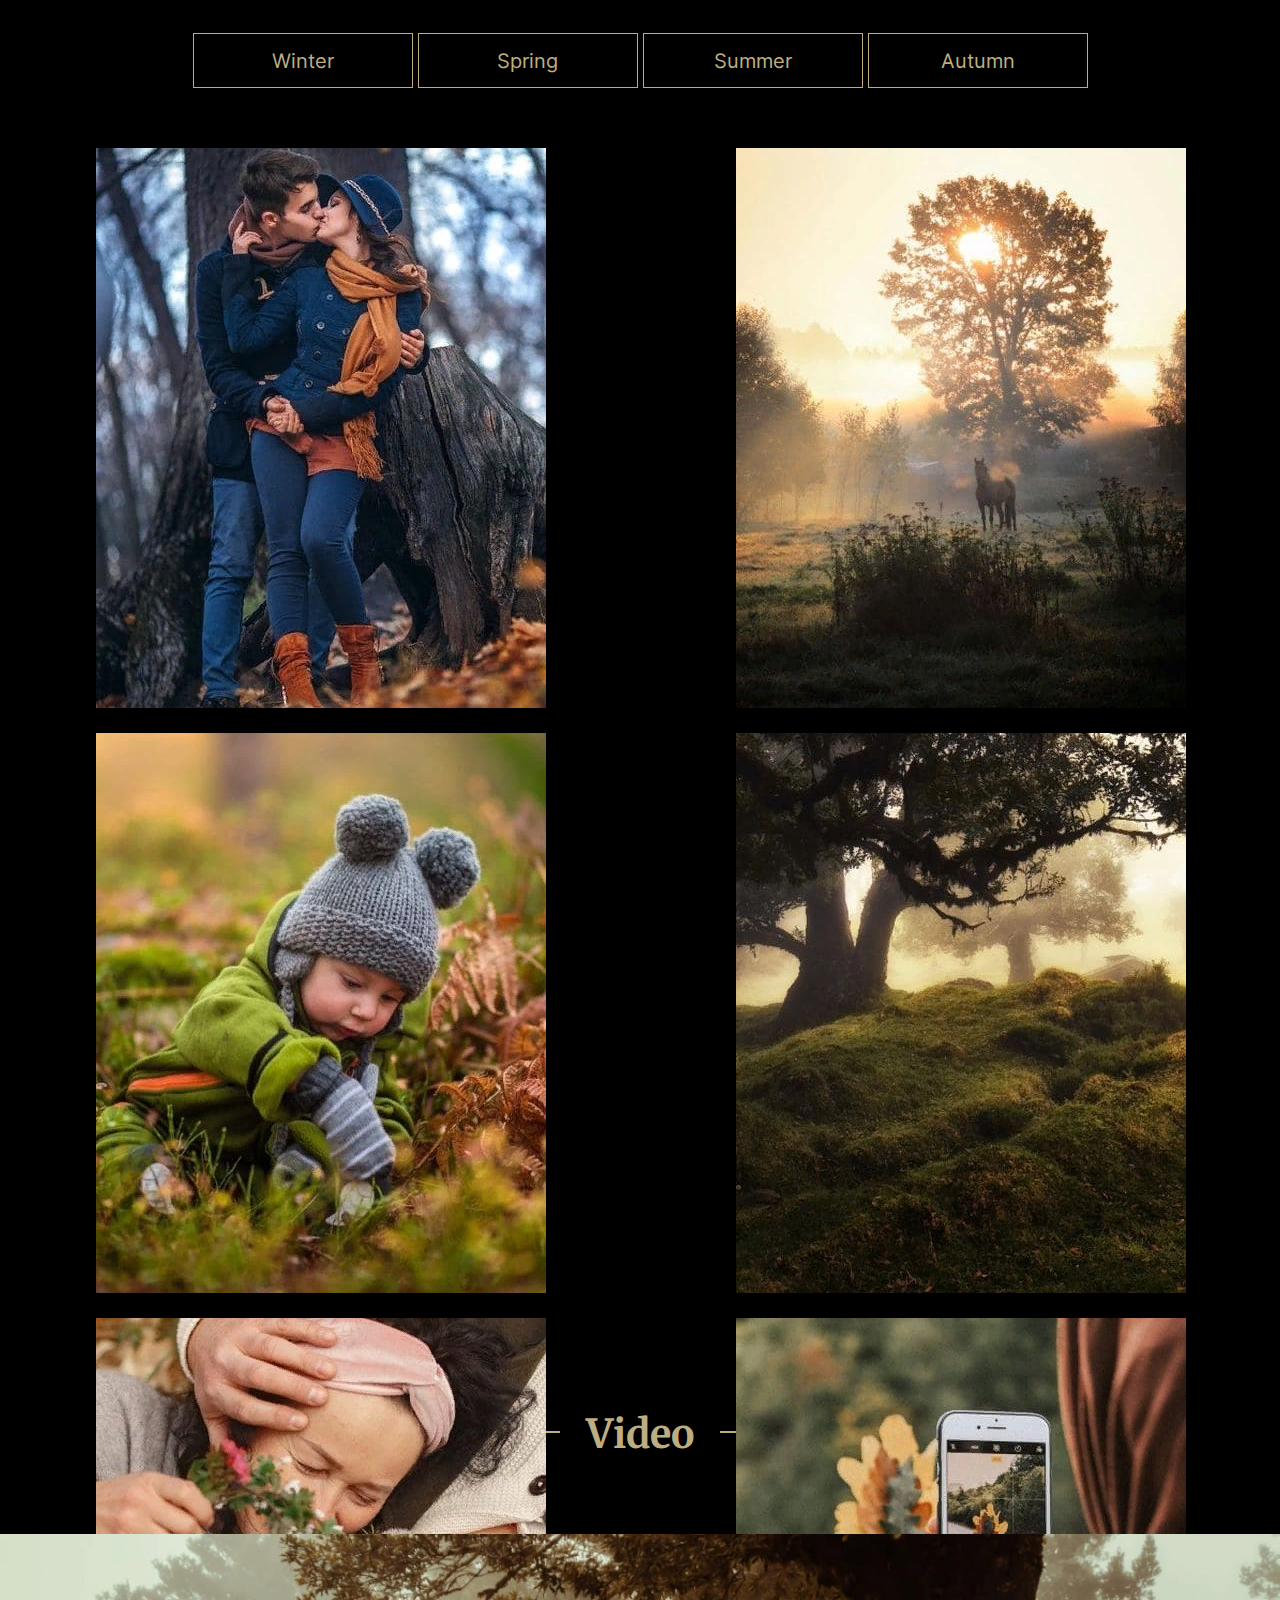
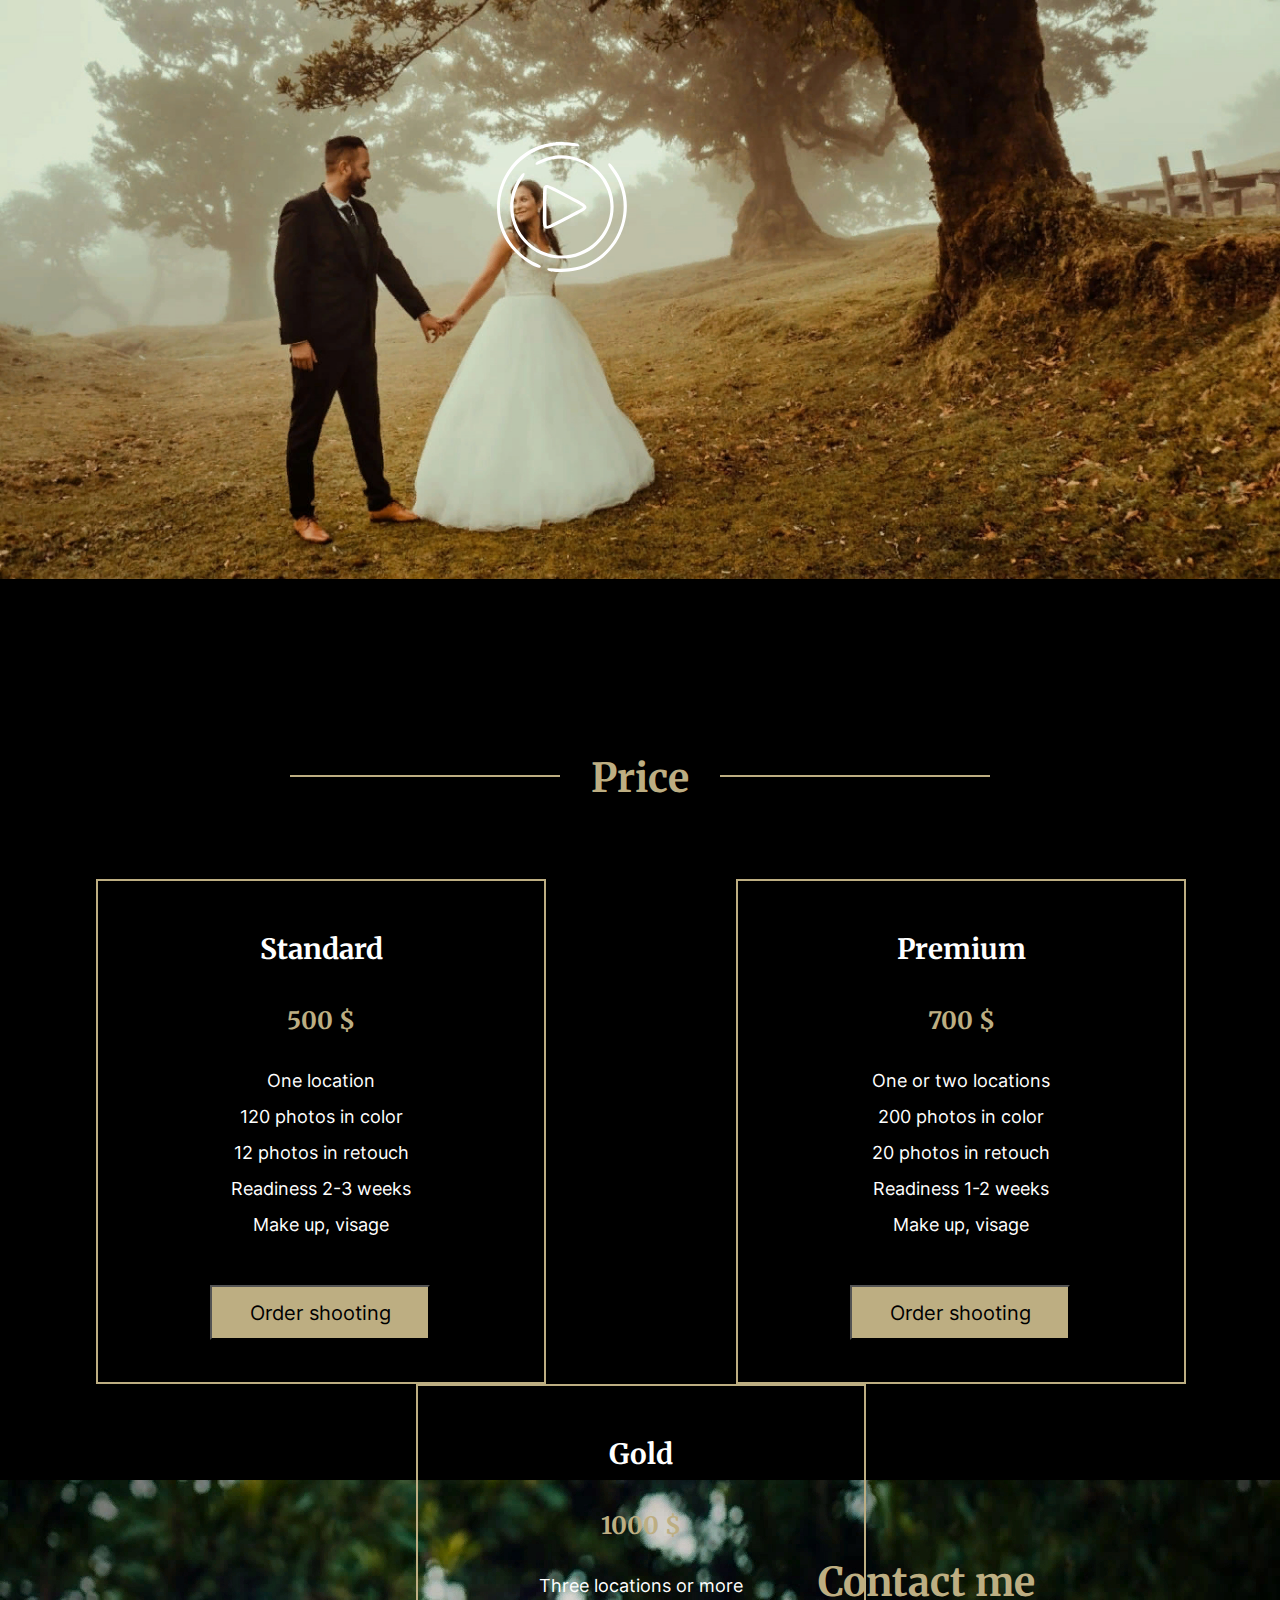
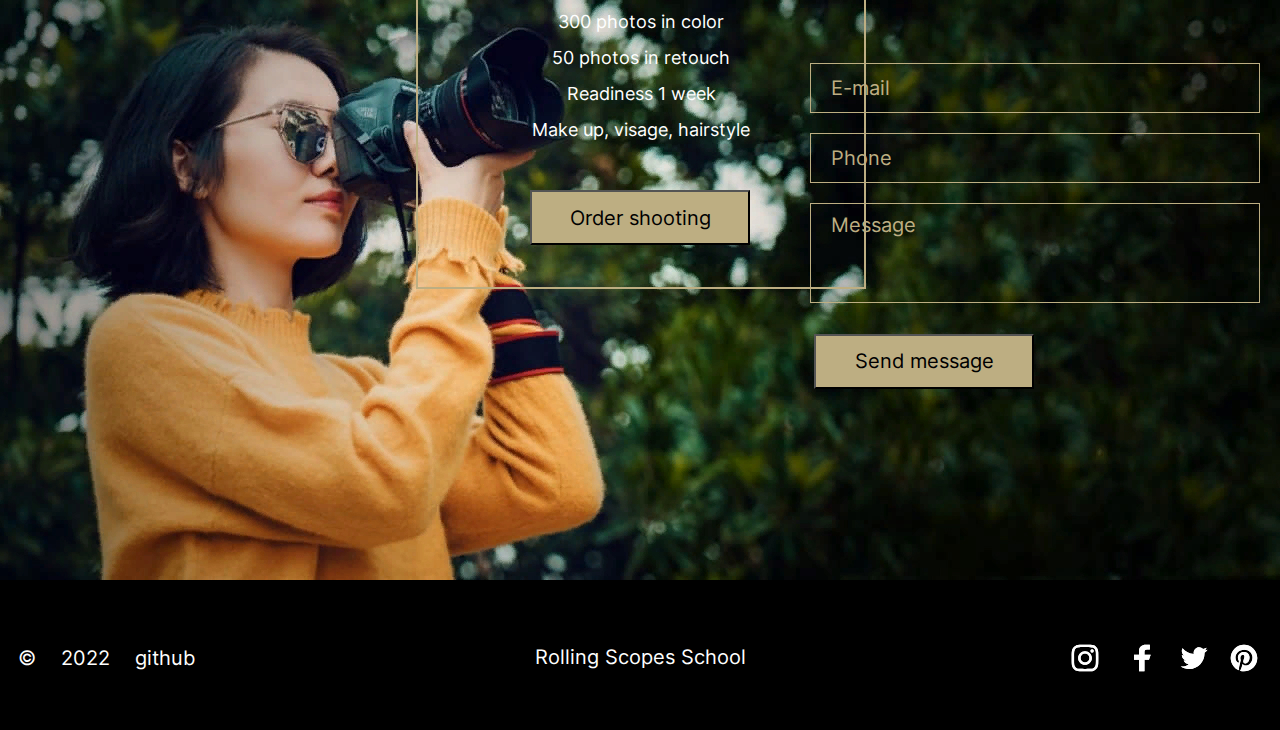
==== commit c3e4d555: "feat: burger icon, theme icon" ====
--- a/portfolio/index.html
+++ b/portfolio/index.html
@@ -42,11 +42,18 @@
 					</li>
 				</ul>
 			</nav>
-
 			<div class="switch-lang">
 				<span><a href="/" class="en">en</a></span>
 				<span class="slash">/</span>
 				<span><a href="/" class="ru">ru</a></span>
+			</div>
+
+			<div class="theme">
+			</div>
+			<div class="burger">
+					<span class="burger-line"></span>
+					<span class="burger-line"></span>
+					<span class="burger-line"></span>
 			</div>
 
 		</div>
@@ -205,6 +212,6 @@
 		</div>
 		</div>
 	</footer>
-	<script src="index.js"></script>
+	<script type="modul" src="index.js"></script>
 </body>
 </html>--- a/portfolio/style.css
+++ b/portfolio/style.css
@@ -126,9 +126,41 @@
 }
 
 .switch-lang {
-  margin-right: 32px;
-
-}
+  width: 70px;
+  height: 50px;
+  margin-right: 25px;
+
+}
+
+.theme {
+  background-image: url(assets/svg/carbon_sun.svg);
+  background-repeat: no-repeat;
+  width: 45px;
+  cursor: pointer;
+}
+
+.burger {
+  position: absolute;
+  top: 0;
+  width: 50px;
+  height: 50px;
+  display: none;
+  padding: 11px 0;
+  flex-direction: column;
+  justify-content: space-between;
+  z-index: +1000000000000000000;
+  transition: all .5s ease;
+  position: relative;
+}
+
+.burger-line {
+  width: 50px;
+  height: 3px;
+  background-color:  #ecf0f1;
+  display: block;
+  transition: all 0.3s ease-in-out;
+}
+
 .en {
   font-family: Inter;
   font-style: normal;
@@ -319,18 +351,26 @@
 .logo-camera {
   align-items: center;
   margin-bottom: 24px;
+  width: 62px;
+  margin-left: 128px;
 }
 
 .logo-video {
   margin-bottom: 24px;
+  width: 62px;
+  margin-left: 128px;
 }
 
 .logo-image {
   margin-bottom: 24px;
+  width: 62px;
+  margin-left: 128px;
 }
 
 .logo-mic {
   margin-bottom: 24px;
+  width: 32px;
+  margin-left: 143px;
 }
 
 .video-title {
@@ -830,7 +870,7 @@
 }
 
 .contacts-but {
-  padding-right: 230px;
+  margin-right: 226px;
 }
 /*Contacts style end*/
 
--- a/portfolio/media.css
+++ b/portfolio/media.css
@@ -19,6 +19,26 @@
         background-position: center 0;
         background-repeat: no-repeat;
 
+    }
+
+    .switch-lang{
+        position: absolute;
+        right: 130px;
+    }
+
+    .theme {
+        position: absolute;
+        height: 54px;
+        right: 84px;
+    }
+
+  
+
+    .burger {
+        display: flex;
+        position: absolute;
+        top: 20px;
+        right: 15px;
     }
 
     .hero-title {
@@ -97,6 +117,7 @@
 
     .logo-camera {
         margin-left: 33px;
+        width: 62px;
     }
 
     .skills-camera {
@@ -115,7 +136,8 @@
 
     .logo-video {
         margin-bottom: 7px;
-        margin-right: 46px;
+        margin-right: 172px;
+        width: 62px;
     }
 
     .video-title {
@@ -131,6 +153,7 @@
         margin-bottom: 24px;
         margin-top: 21px;
         margin-left: 37px;
+        width: 62px;
         }
 
     .image-title {
@@ -141,7 +164,8 @@
     .logo-mic {
         margin-bottom: 4px;
         margin-top: 22px;
-        margin-right: 44px;
+        margin-left: 123px;
+        width: 32px;
     }
 
     .mic-title {
@@ -248,7 +272,6 @@
 
     .contacts {
         margin-top: 1078px;
-        min-width: 768px;
         height: 600px;
     }
 
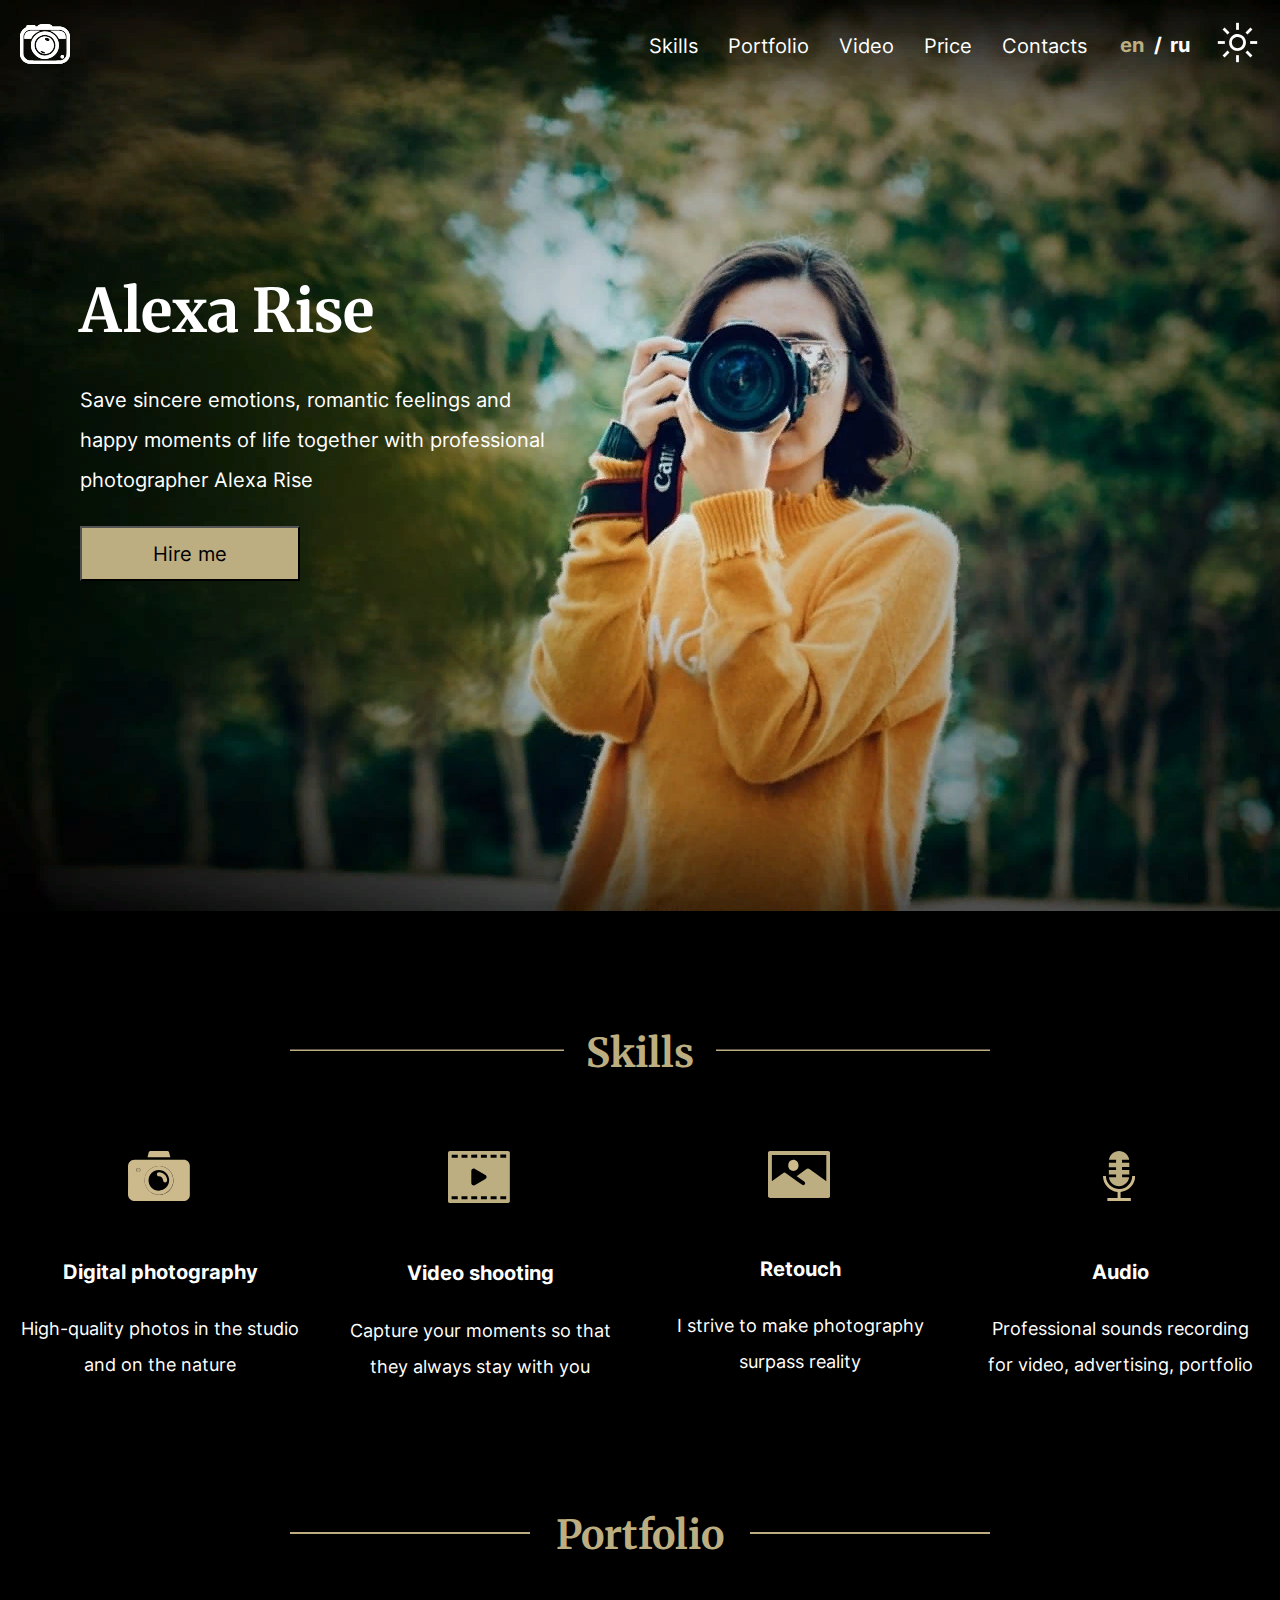
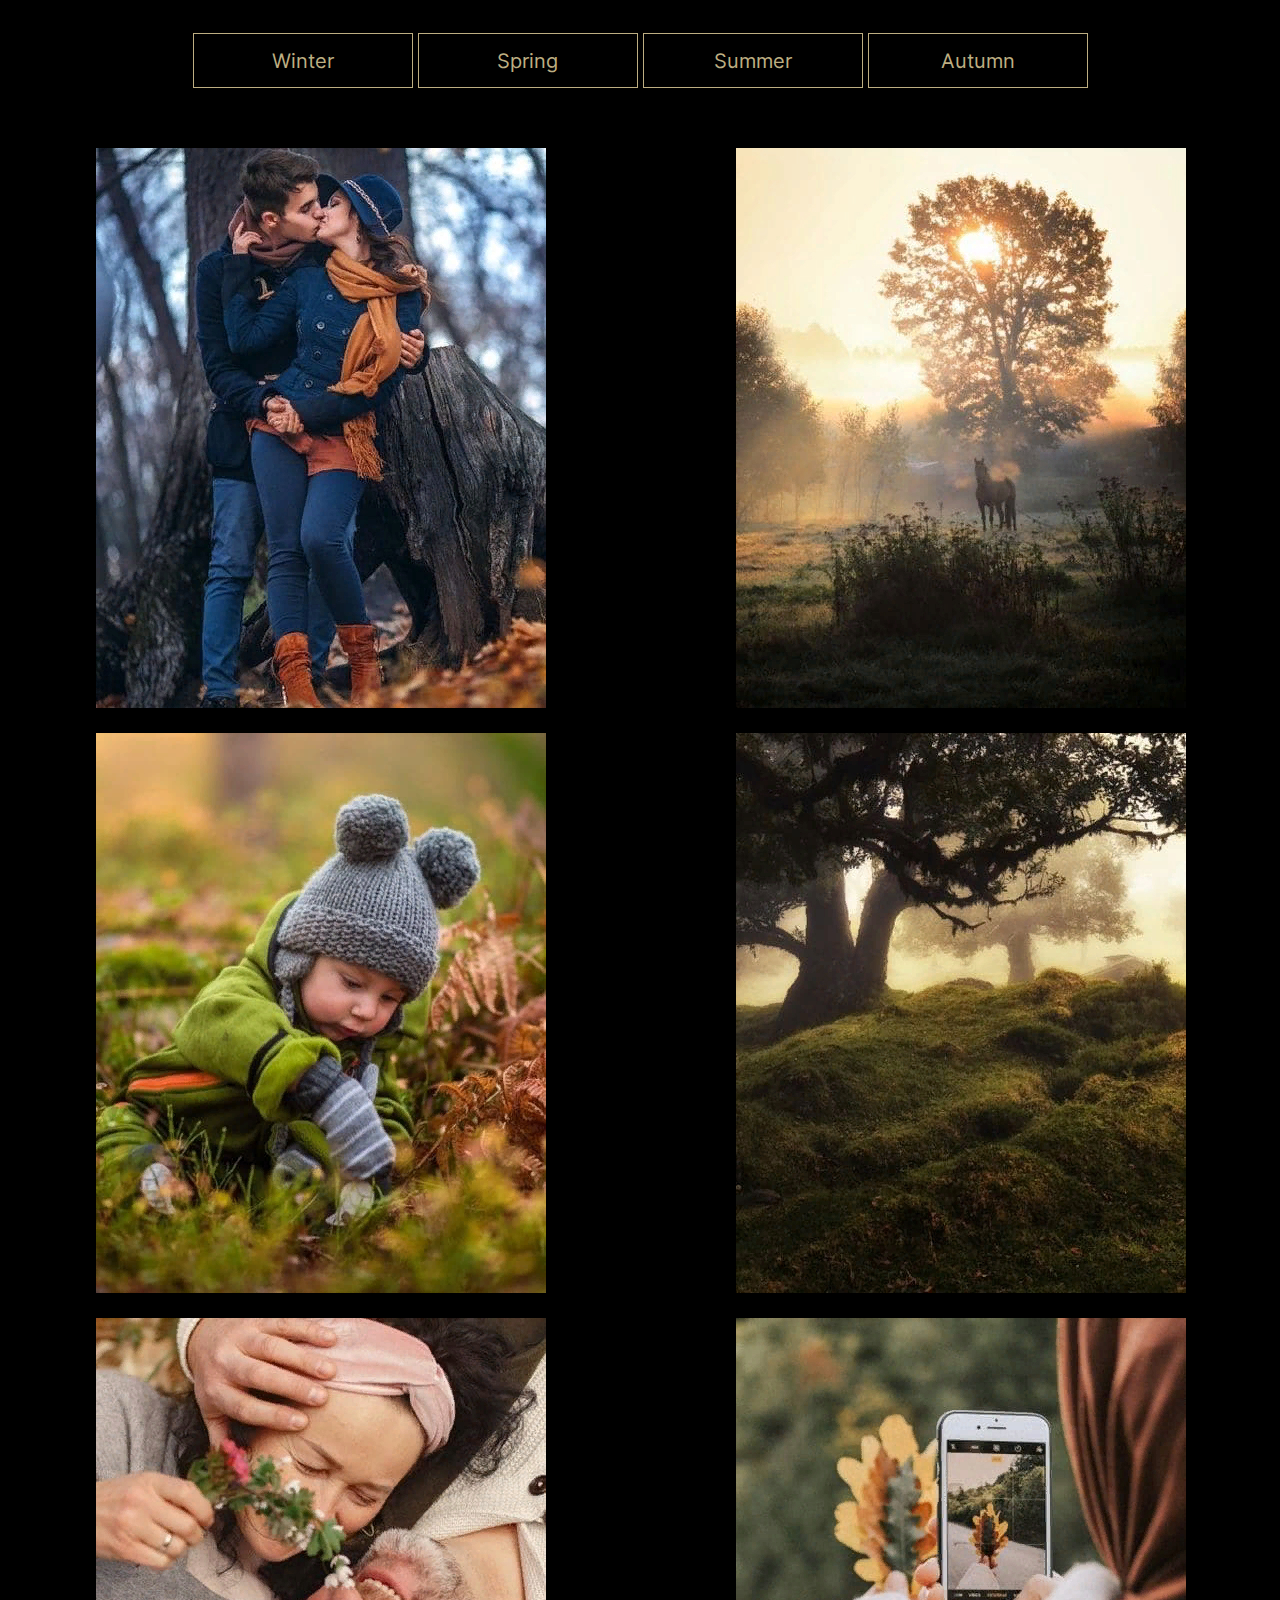
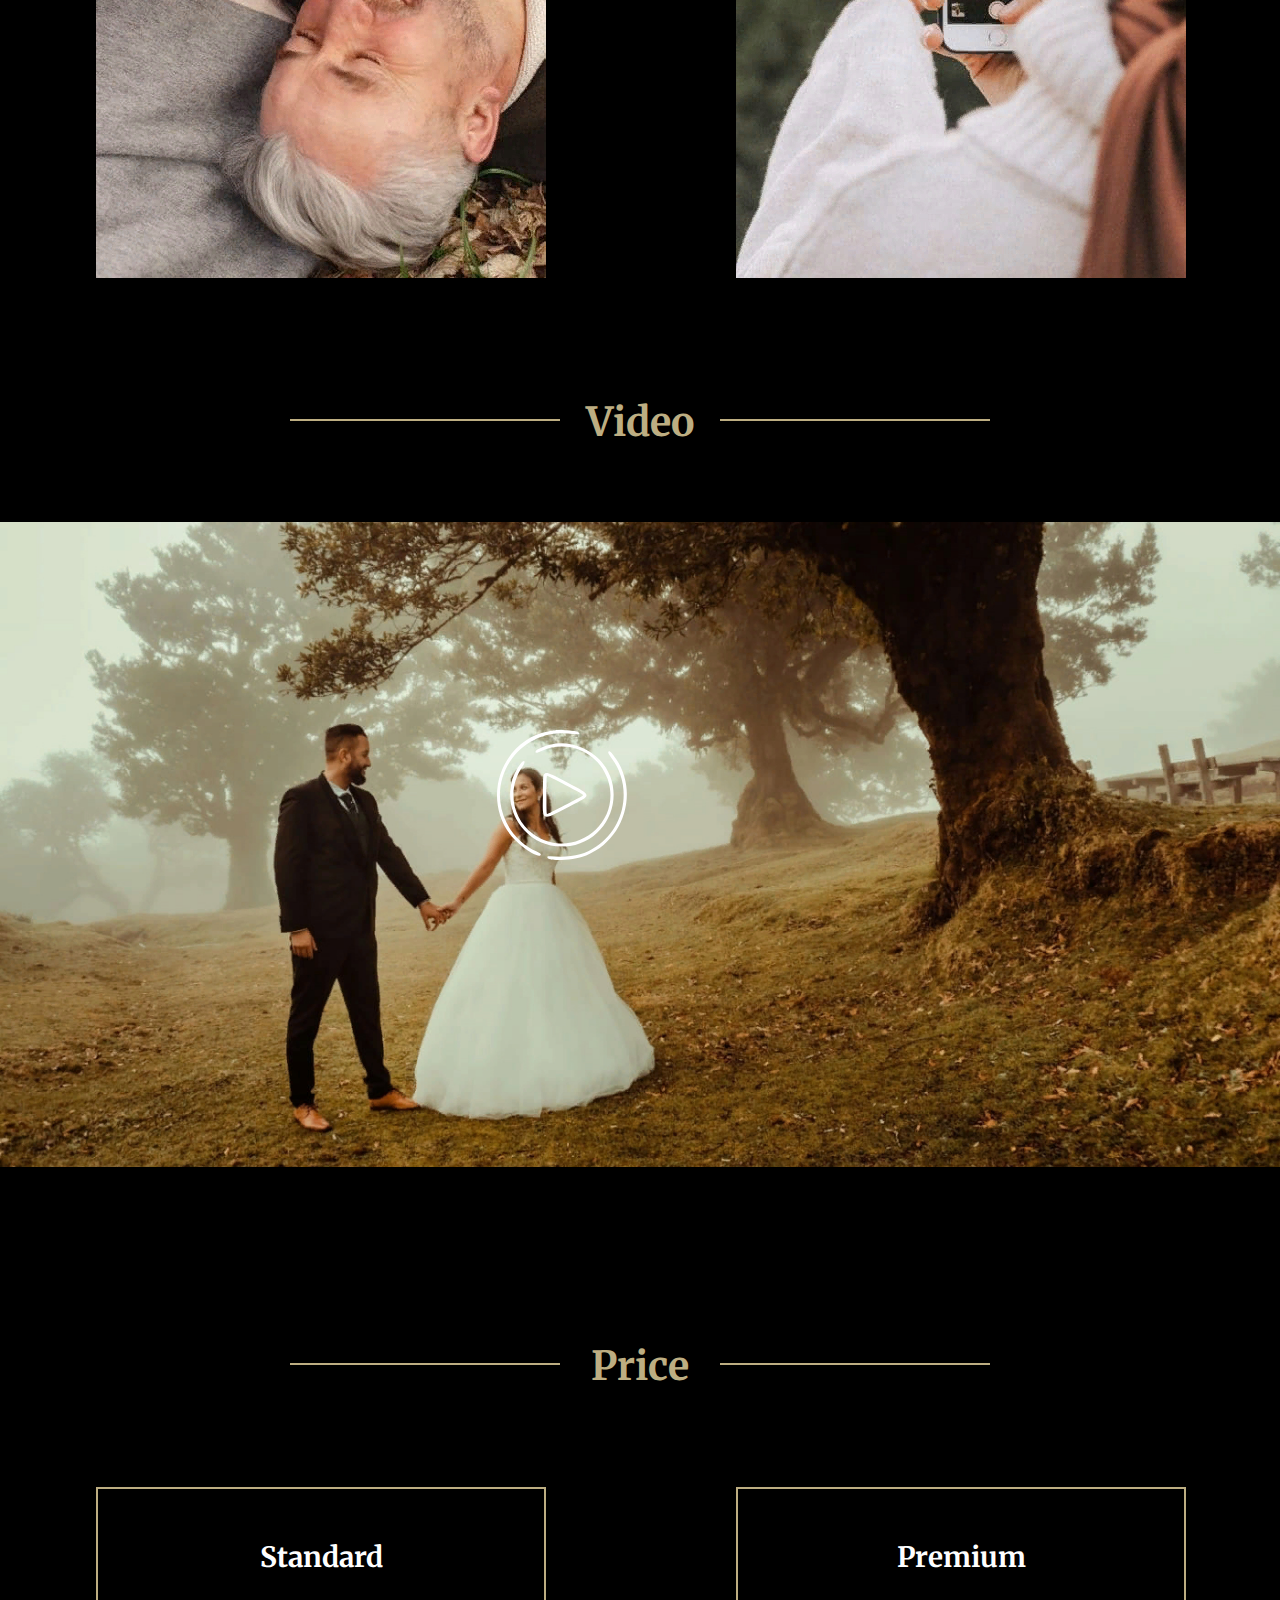
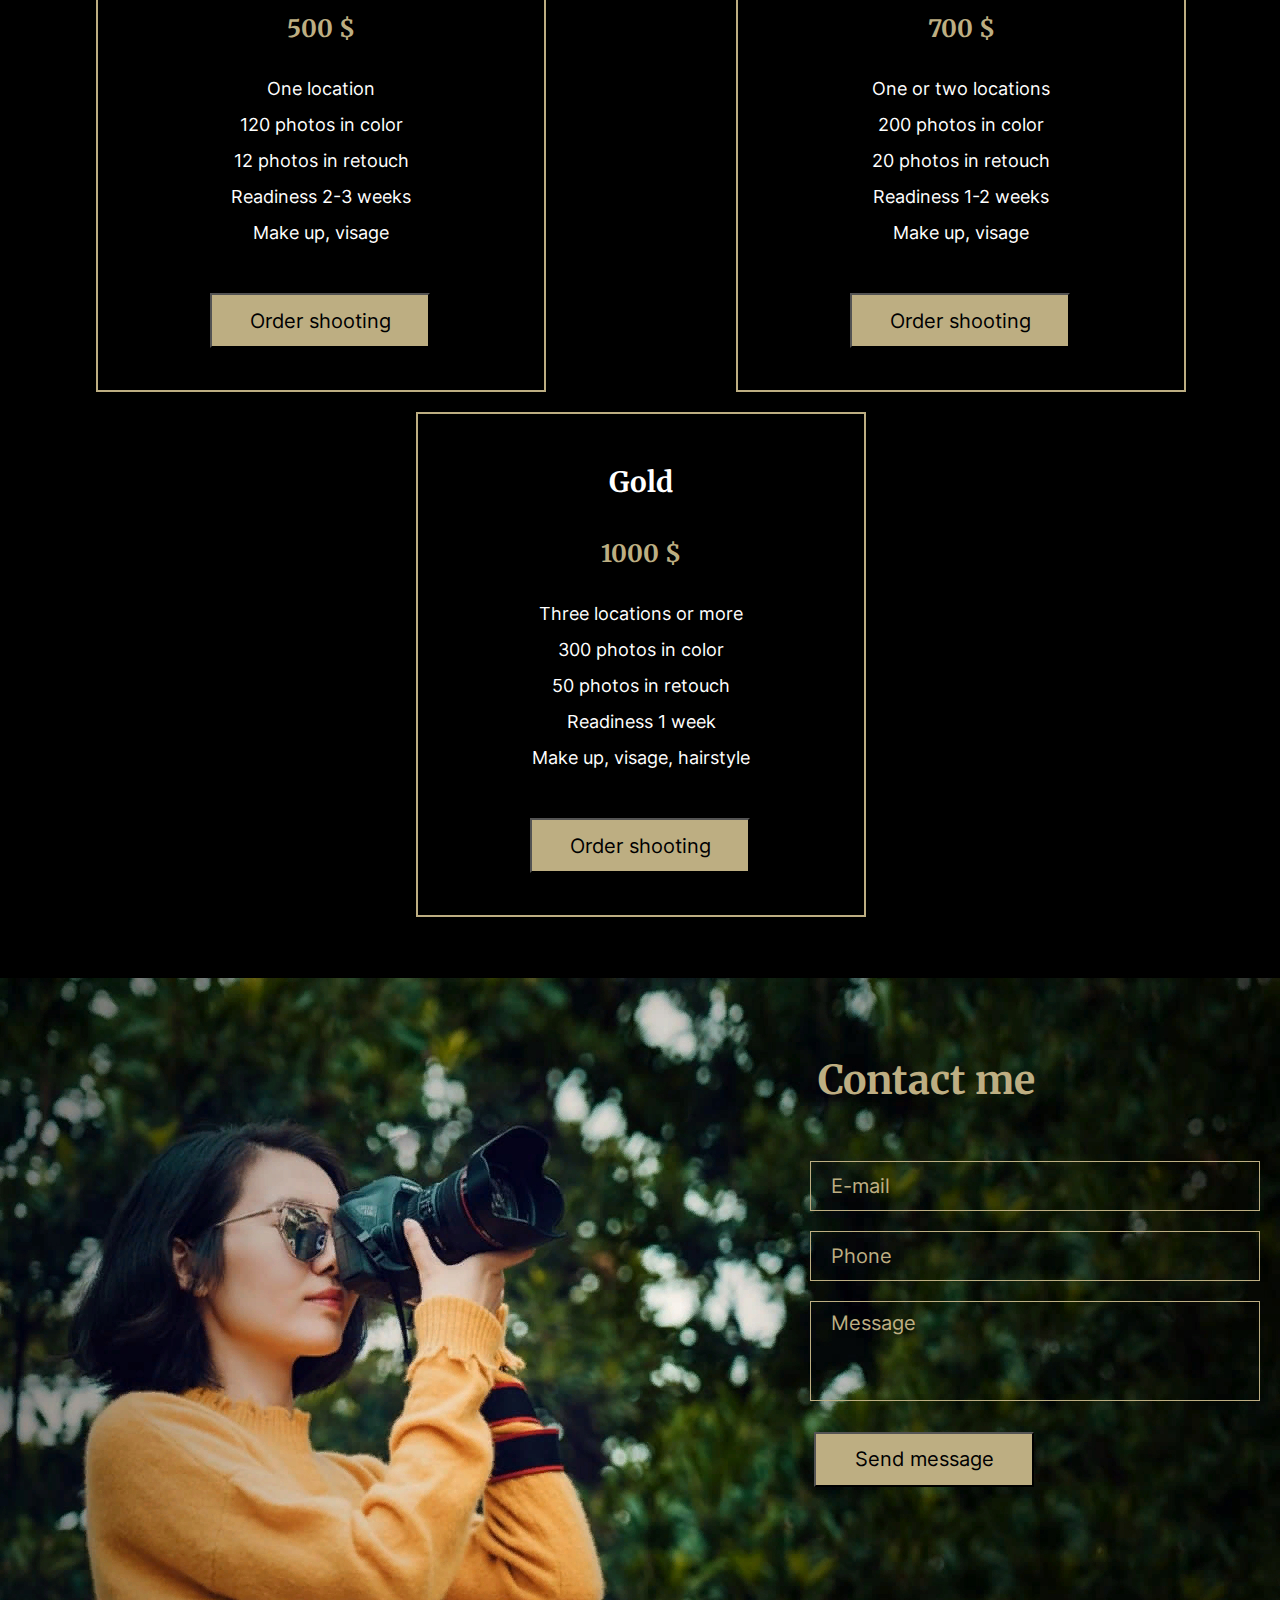
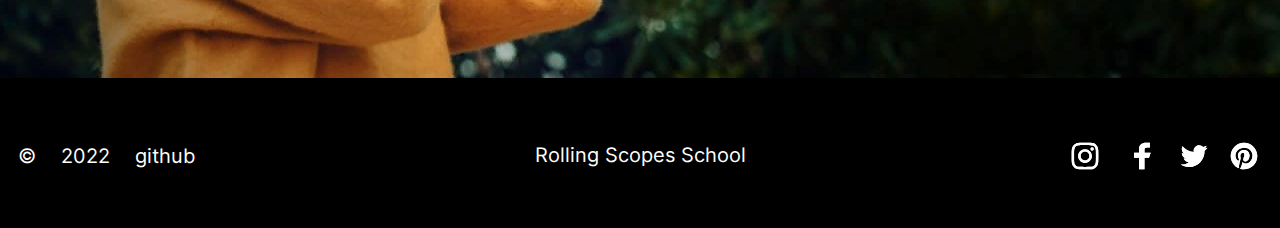
==== commit f56a6de5: "feat: finish adaptive and burger" ====
--- a/portfolio/index.html
+++ b/portfolio/index.html
@@ -51,9 +51,9 @@
 			<div class="theme">
 			</div>
 			<div class="burger">
-					<span class="burger-line"></span>
-					<span class="burger-line"></span>
-					<span class="burger-line"></span>
+					<span class="burger-line line-one"></span>
+					<span class="burger-line line-two"></span>
+					<span class="burger-line line-three"></span>
 			</div>
 
 		</div>
@@ -69,10 +69,10 @@
 				</div>
 			</section> 
 
-			<section class="skills" id="skills">
+			<section class="skills" >
 				<div class="container">
 					<div class="skills-line">
-					<h2 class="skills-title">Skills</h2>
+					<h2 class="skills-title" id="skills">Skills</h2>
 					</div>
 				</div>
 
@@ -101,10 +101,10 @@
 				
 			</section>
 
-			<section class="portfolio" id="portfolio">
+			<section class="portfolio" >
 				<div class="container">
 					<div class="portfolio-line">
-						<h2 class="portfolio-title">Portfolio</h2>
+						<h2 class="portfolio-title" id="portfolio">Portfolio</h2>
 					</div>
 					<div class="portfolio-buttons">
 						<button class="winter-button">Winter</button>
@@ -123,10 +123,10 @@
 				</div>
 
 			</section>
-			 <section class="video-player" id="video">
+			 <section class="video-player" >
 				<div class="container">
 					<div class="video-player-line">
-						<h2 class="video-player-title">Video</h2>
+						<h2 class="video-player-title" id="video">Video</h2>
 					</div>
 					<div class="video-player-button-img">
 						<img src="assets/img/video-player.jpg" alt="player" class="video-player-img">
@@ -135,10 +135,10 @@
 				</div>
 			</section>
 
-			<section class="price" id="price">
+			<section class="price" >
 				<div class="container">
 					<div class="price-line">
-						<h2 class="price-title">Price</h2>
+						<h2 class="price-title" id="price">Price</h2>
 					</div>
 
 					<div class="price-items">
@@ -212,6 +212,6 @@
 		</div>
 		</div>
 	</footer>
-	<script type="modul" src="index.js"></script>
+	<script src="./index.js"></script>
 </body>
 </html>--- a/portfolio/style.css
+++ b/portfolio/style.css
@@ -46,8 +46,8 @@
 *, *::before, *::after {
   box-sizing: inherit;
 }
-/* 
-* {
+
+/* * {
   outline: 1px solid red;
  } */
 
@@ -148,9 +148,8 @@
   padding: 11px 0;
   flex-direction: column;
   justify-content: space-between;
-  z-index: +1000000000000000000;
+  z-index: 100;
   transition: all .5s ease;
-  position: relative;
 }
 
 .burger-line {
@@ -160,6 +159,7 @@
   display: block;
   transition: all 0.3s ease-in-out;
 }
+
 
 .en {
   font-family: Inter;
@@ -792,9 +792,9 @@
   font-size: 40px;
   line-height: 80px;
   color: var(--color-gold);
-  padding-right: 225px;
   position: relative;
   top: -8px;
+  margin-right: 225px;
 }
 
 ::placeholder {
--- a/portfolio/media.css
+++ b/portfolio/media.css
@@ -1,3 +1,68 @@
+@media (max-width: 1355px) {
+    .video-player-line {
+        margin-top: 588px;
+    }
+}
+
+@media (max-width: 1350px) {
+    .video-player-line {
+        margin-top: 588px;
+    }
+    .contacts {
+        margin-top: 510px;
+    }
+    .price-item {
+        margin-top: 20px;
+    }
+}
+
+@media (max-width: 1279px) {
+    .portfolio-line {
+        margin-top: 220px;
+    }
+    .skills-mic {
+        margin-top: 22px;
+    }
+    .price-line {
+        padding-top: 90px;
+    }
+    .video-player-button {
+        right: 577px;
+        bottom: 272px;
+    }
+}
+
+@media (max-width: 1150px) {
+    .price-line {
+        padding-top: 27px;
+    }
+}
+
+@media (max-width: 1050px) {
+    .price-line {
+        margin-top: -105px;
+    }
+}
+
+@media (max-width: 904px) {
+    .skills-image {
+        margin-top: 22px;
+    }
+    .video-player-line {
+        margin-top: 2330px;
+    }
+    .video-player-button {
+        right: 387px;
+        bottom: 177px;
+    }
+}
+
+@media (max-width: 900px) {
+    .contacts {
+        margin-top: 940px;
+    }
+}
+
 @media (max-width: 768px) {
     .header-nav {
         display: none;
@@ -32,13 +97,64 @@
         right: 84px;
     }
 
-  
-
     .burger {
         display: flex;
         position: absolute;
         top: 20px;
         right: 15px;
+        cursor: pointer;
+        z-index: 10000;
+    }
+
+    .header-nav {
+        position: fixed;
+        width: 570px;
+        height: 100%;
+        top: 0;
+        right: -768px;
+        background-color: black;
+        padding: 142px 127px;
+        display: flex;
+        transition: all .5s ease;
+        z-index: +1;
+    }
+
+    .header-nav.open {
+        right: 0;
+        transition: 0.5s;
+      }
+      
+      .line-one.open {
+        transform: rotate(-45deg) translate(-5px, 6px);
+      }
+      
+      .line-two.open {
+        opacity: 0;
+      }
+      
+      .line-three.open {
+        transform: rotate(45deg) translate(-12px, -12px);
+      }
+
+    
+    .header-list {
+        flex-direction: column;
+        flex-wrap: nowrap;
+    }
+
+    .header-link {
+        position: static;
+        height: 73px;
+        left: 0%;
+        right: 43.33%;
+        top: 0px;
+
+        font-family: Inter;
+        font-style: normal;
+        font-weight: normal;
+        font-size: 35px;
+        line-height: 73px;
+        color: #FFFFFF;
     }
 
     .hero-title {
@@ -188,6 +304,7 @@
     .portfolio-line {
         padding-top: 104px;
         max-width: 363px;
+        margin-top: -25px;
     }
 
     .portfolio-buttons {
@@ -221,6 +338,7 @@
         max-width: 363px;
         padding-top: 2603px;
         margin-bottom: 52px;
+        margin-top: 0;
     }
 
         .video-player-img {
@@ -244,7 +362,7 @@
 
     .price-line {
         max-width: 367px;
-        margin-top: 2288px;
+        margin-top: 2400px;
         margin-bottom: -11px;
     }
 
@@ -331,4 +449,46 @@
         margin-top: 16px;
     }
 
+}
+
+@media (max-width: 639px) {
+    .skills-line {
+        margin-right: 136px;
+    }
+    .portfolio-line {
+        margin-top: 450px;
+    }
+    .portfolio-buttons {
+        justify-content: center;
+        margin-left: 0;
+    }
+    .header-list {
+        flex-wrap: nowrap;
+    }
+}
+
+@media (max-width: 500px) {
+    .header-list {
+        position: relative;
+        left: 100px;
+    }
+
+}
+
+@media (max-width: 460px) {
+
+    .contacts-email {
+        width: auto;
+    }
+    .contacts-phone {
+        width: auto;
+    }
+    .contacts-message {
+        width: 280px;
+    }
+
+    .portfolio-img {
+        width: 360px;
+    }
+
 }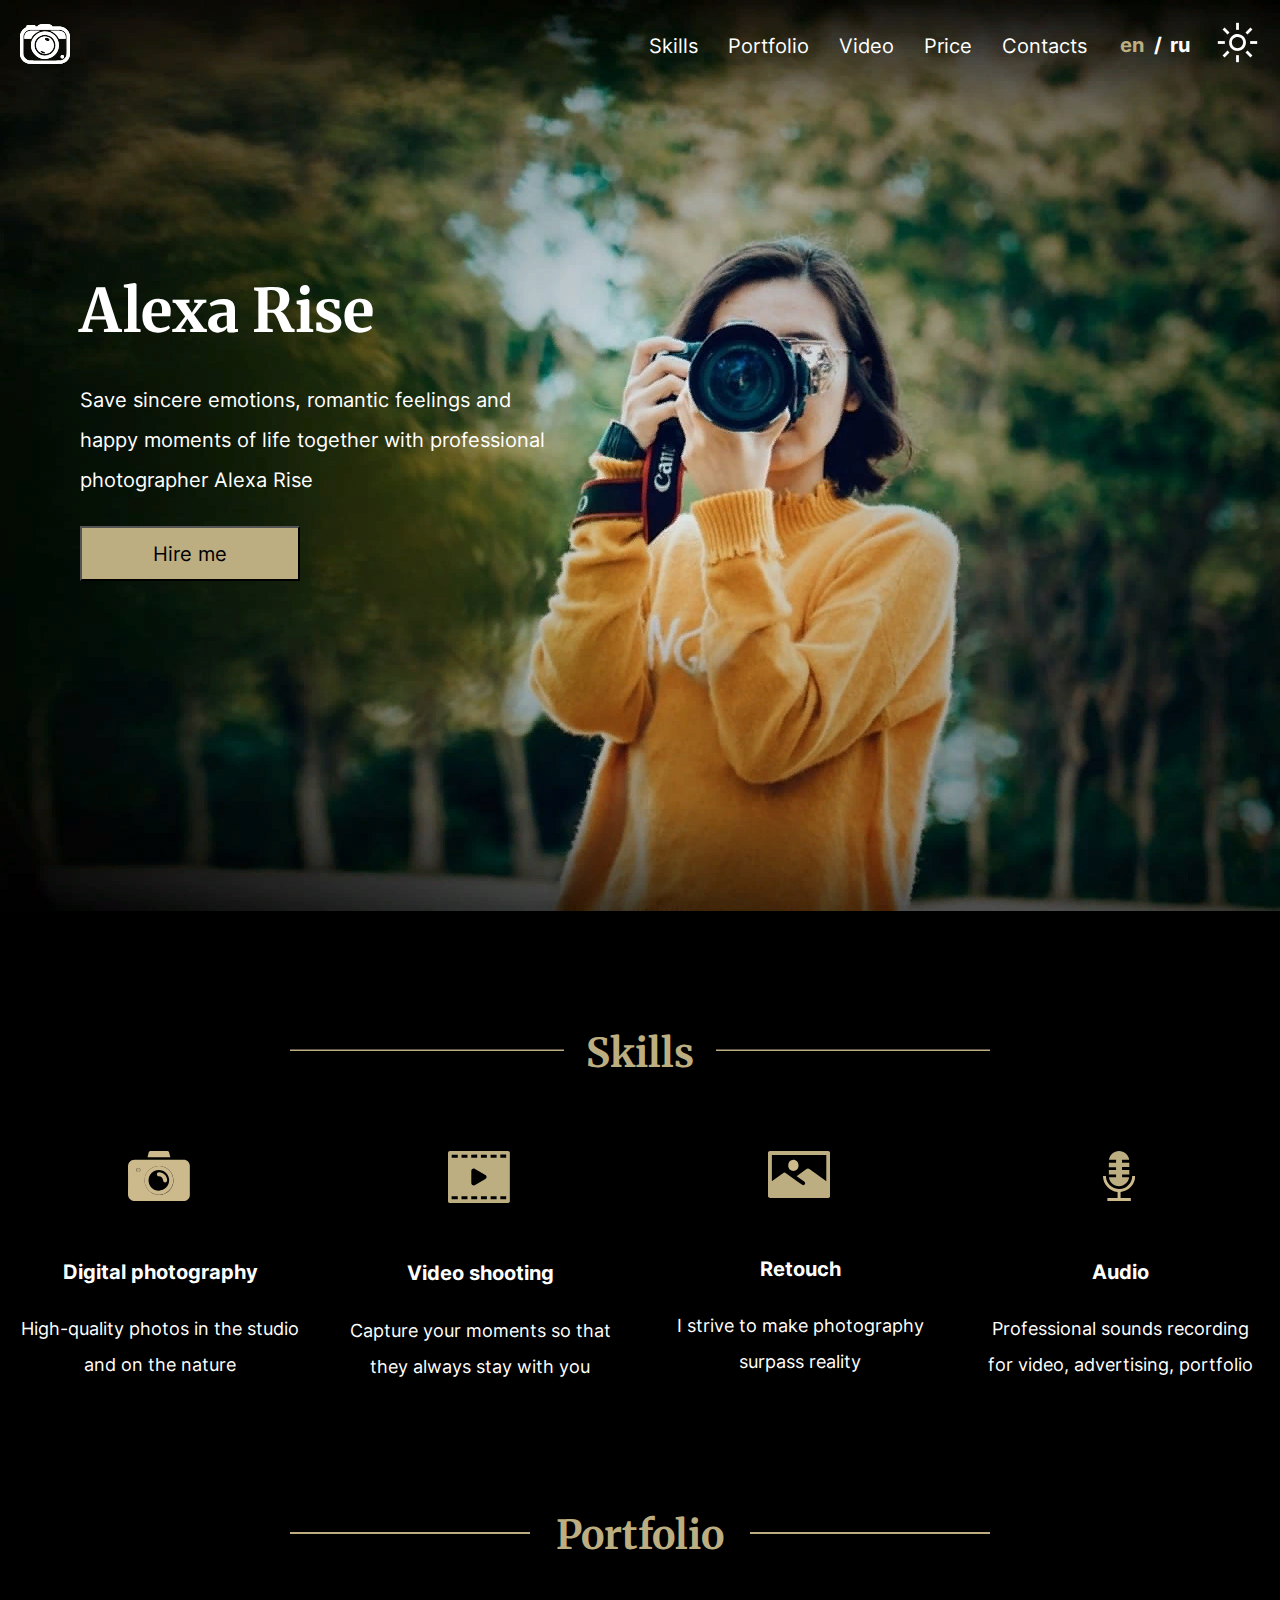
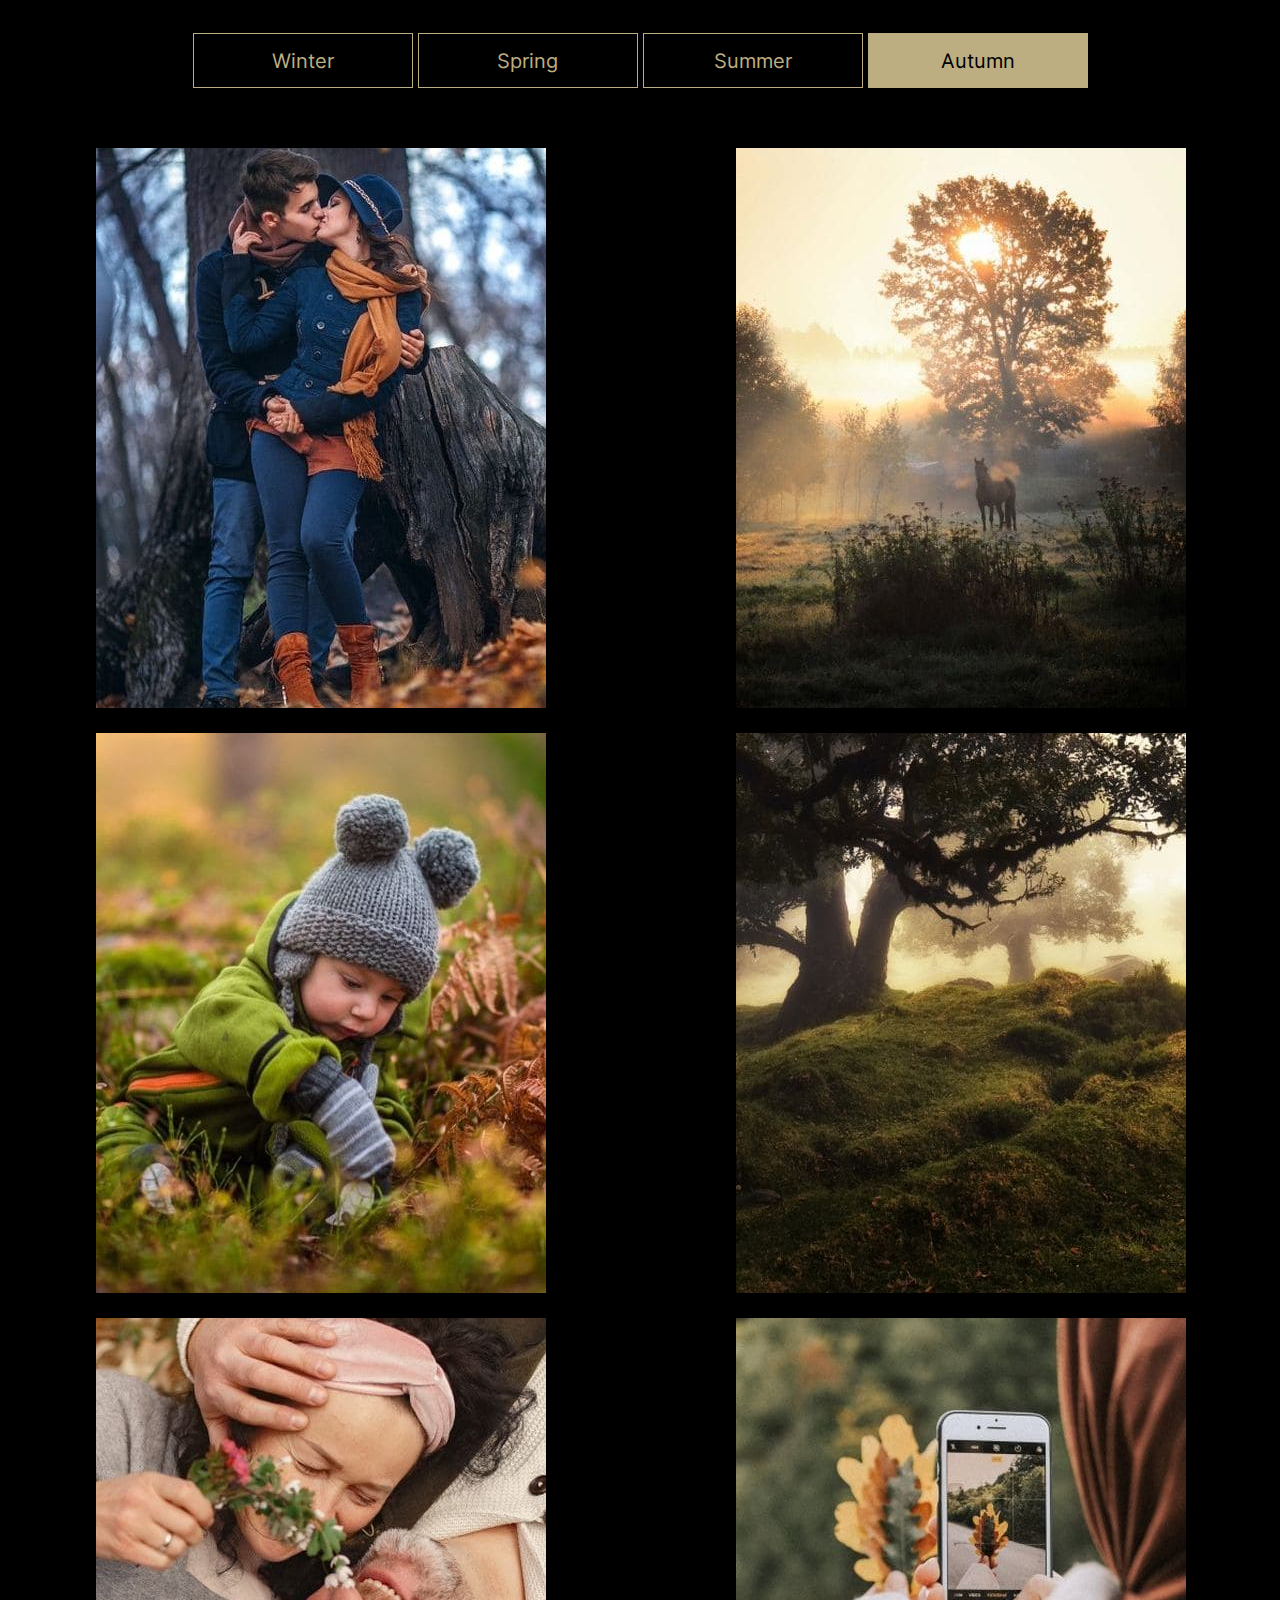
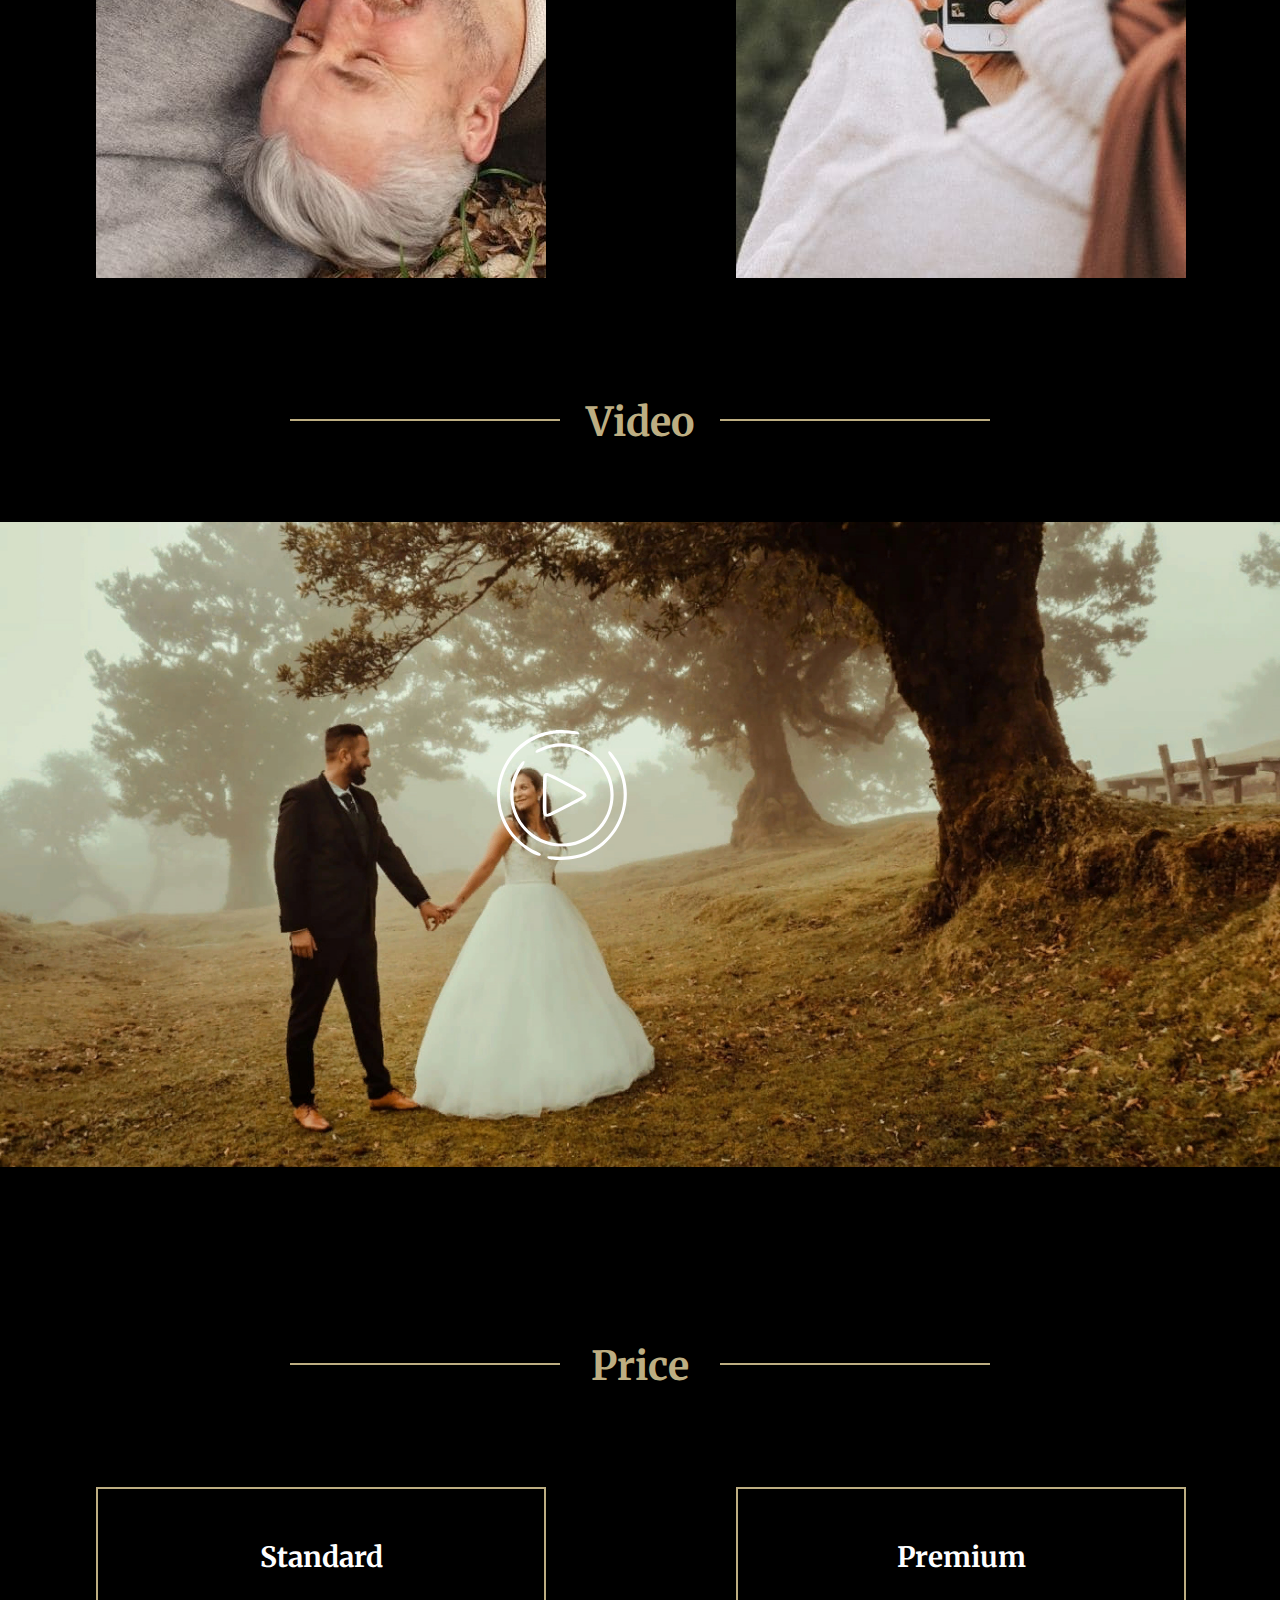
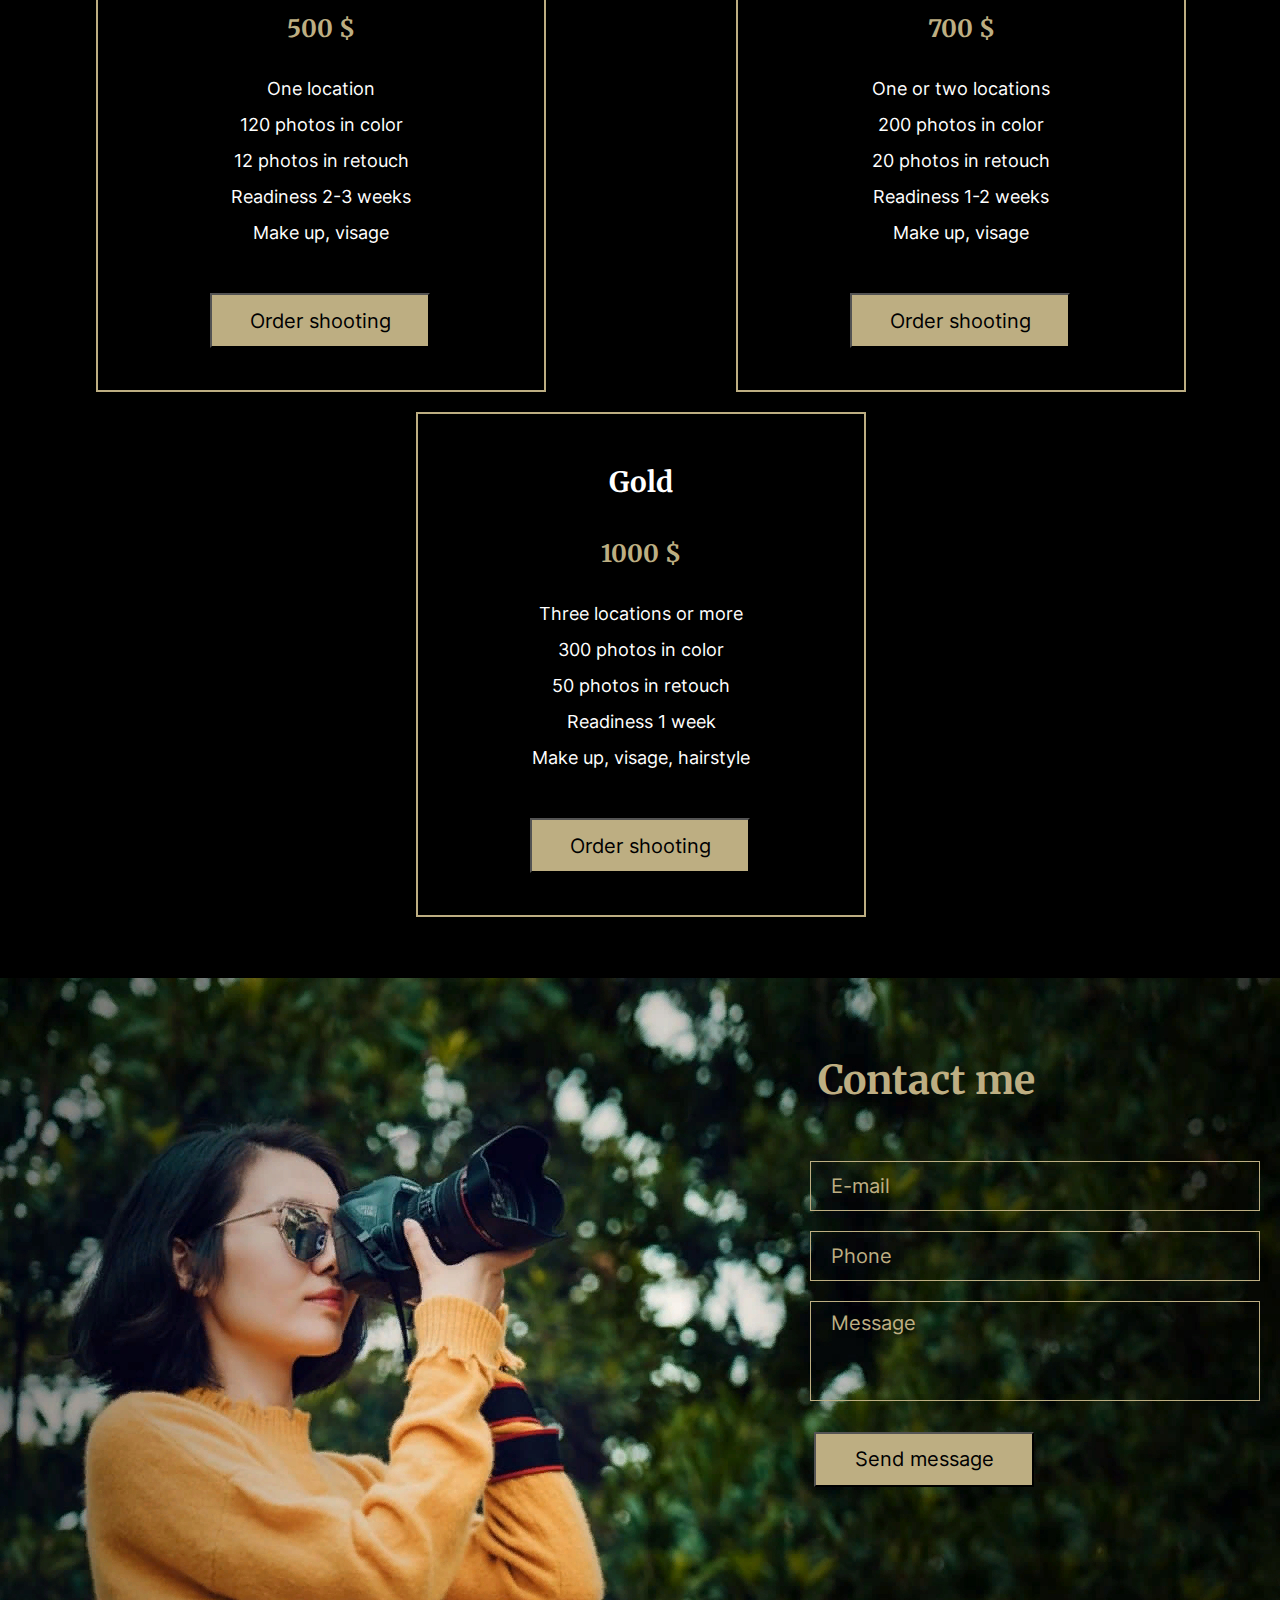
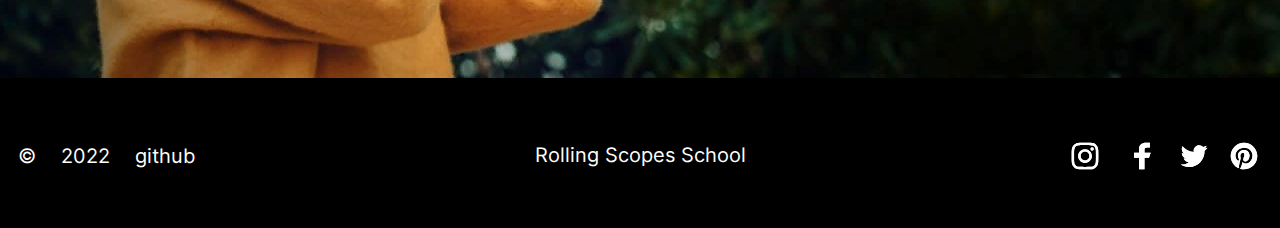
==== commit b105aeea: "feat: finish change img" ====
--- a/portfolio/index.html
+++ b/portfolio/index.html
@@ -107,18 +107,18 @@
 						<h2 class="portfolio-title" id="portfolio">Portfolio</h2>
 					</div>
 					<div class="portfolio-buttons">
-						<button class="winter-button">Winter</button>
-						<button class="spring-button">Spring</button>
-						<button class="summer-button">Summer</button>
-						<button class="autumn-button">Autumn</button>
+						<button class="portfolio-btn" data-season="winter">Winter</button>
+						<button class="portfolio-btn" data-season="spring">Spring</button>
+						<button class="portfolio-btn" data-season="summer">Summer</button>
+						<button class="portfolio-btn active" data-season="autumn">Autumn</button>
 					</div>
 					<div class="portfolio-items">
-						<img src="assets/img/portfolio-img.jpg" alt="portfolio-img" class="portfolio-img">
-						<img src="assets/img/portfolio-img-1.jpg" alt="portfolio-img" class="portfolio-img">
-						<img src="assets/img/portfolio-img-2.png" alt="portfolio-img" class="portfolio-img">
-						<img src="assets/img/portfolio-img-3.jpg" alt="portfolio-img" class="portfolio-img">
-						<img src="assets/img/portfolio-img-4.jpg" alt="portfolio-img" class="portfolio-img">
-						<img src="assets/img/portfolio-img-5.jpg" alt="portfolio-img" class="portfolio-img">
+						<img src="./assets/img/autumn/1.jpg" alt="portfolio-img" class="portfolio-img">
+						<img src="./assets/img/autumn/2.jpg" alt="portfolio-img" class="portfolio-img">
+						<img src="./assets/img/autumn/3.jpg" alt="portfolio-img" class="portfolio-img">
+						<img src="./assets/img/autumn/4.jpg" alt="portfolio-img" class="portfolio-img">
+						<img src="./assets/img/autumn/5.jpg" alt="portfolio-img" class="portfolio-img">
+						<img src="./assets/img/autumn/6.jpg" alt="portfolio-img" class="portfolio-img">
 					</div>
 				</div>
 
--- a/portfolio/style.css
+++ b/portfolio/style.css
@@ -517,7 +517,7 @@
   border: 1px solid #bdae82;
 }
 
-.spring-button {
+.portfolio-btn {
   width: 220px;
   height: 55px;
   background-color: #000;
@@ -532,41 +532,17 @@
   border: 1px solid #bdae82;
 }
 
-.summer-button {
-  width: 220px;
-  height: 55px;
-  background-color: #000;
-  cursor: pointer;
-  font-family: inherit;
-  font-family: Inter;
-  font-style: normal;
-  font-weight: normal;
-  font-size: 20px;
-  line-height: 40px;
-  color: var(--color-gold);
-  border: 1px solid #bdae82;
-}
-
-.autumn-button {
-  width: 220px;
-  height: 55px;
-  background-color: #000;
-  cursor: pointer;
-  font-family: inherit;
-  font-family: Inter;
-  font-style: normal;
-  font-weight: normal;
-  font-size: 20px;
-  line-height: 40px;
-  color: var(--color-gold);
-  border: 1px solid #bdae82;
-}
-
-.winter-button:hover {
-  color: #fff;
-}
-
-.spring-button:hover {
+
+.portfolio-btn:hover {
+  color: #fff;
+}
+
+.portfolio-btn.active {
+  background-color: #bdae82;
+  color: #000;
+}
+
+/* .spring-button:hover {
   color: #fff;
 }
 
@@ -576,7 +552,7 @@
 
 .autumn-button:hover  {
   color: #fff;
-}
+} */
 
 .portfolio-buttons {
   padding-top: 60px;
--- a/portfolio/media.css
+++ b/portfolio/media.css
@@ -315,12 +315,12 @@
         margin-bottom: -2px;
     }
 
-    .winter-button {
+    .portfolio-btn {
         margin-right: 5px;
         margin-bottom: 5px;
     }
 
-    .summer-button {
+    .portfolio-btn {
         margin-right: 5px;
     }
 
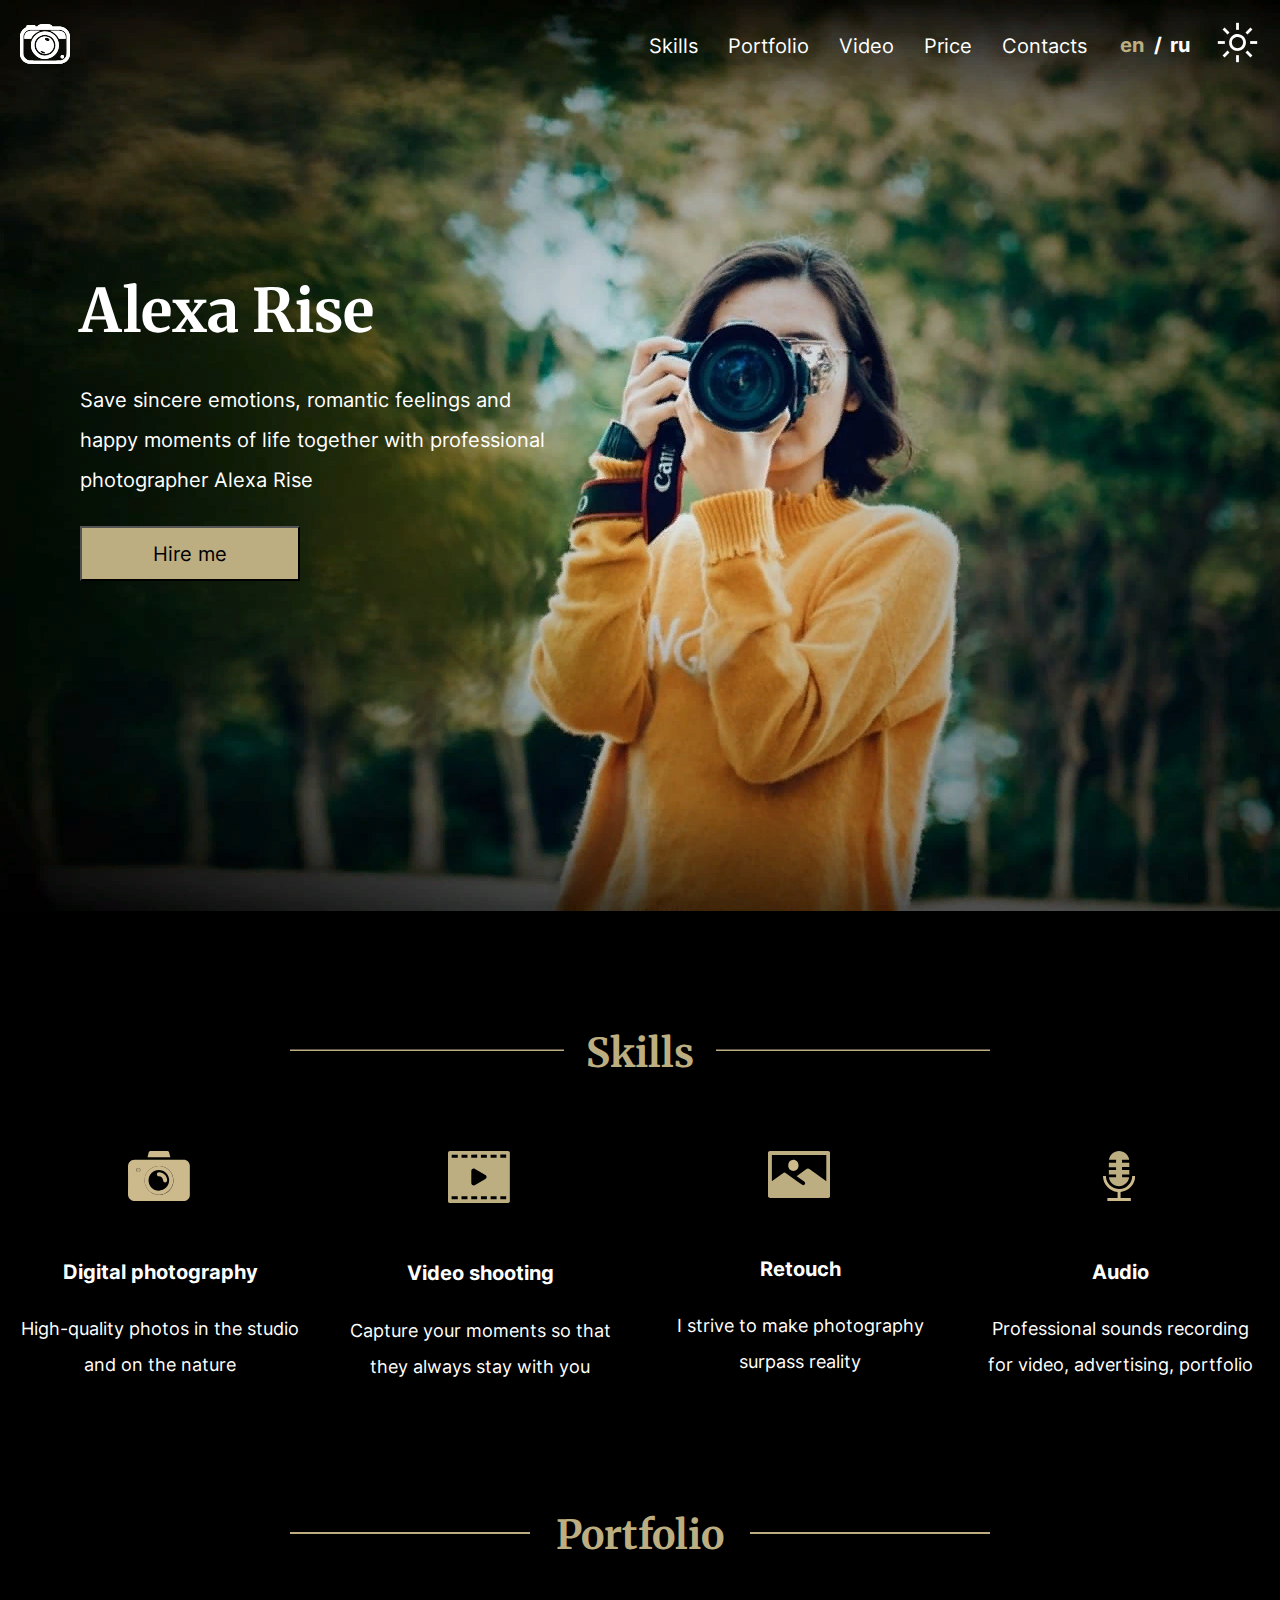
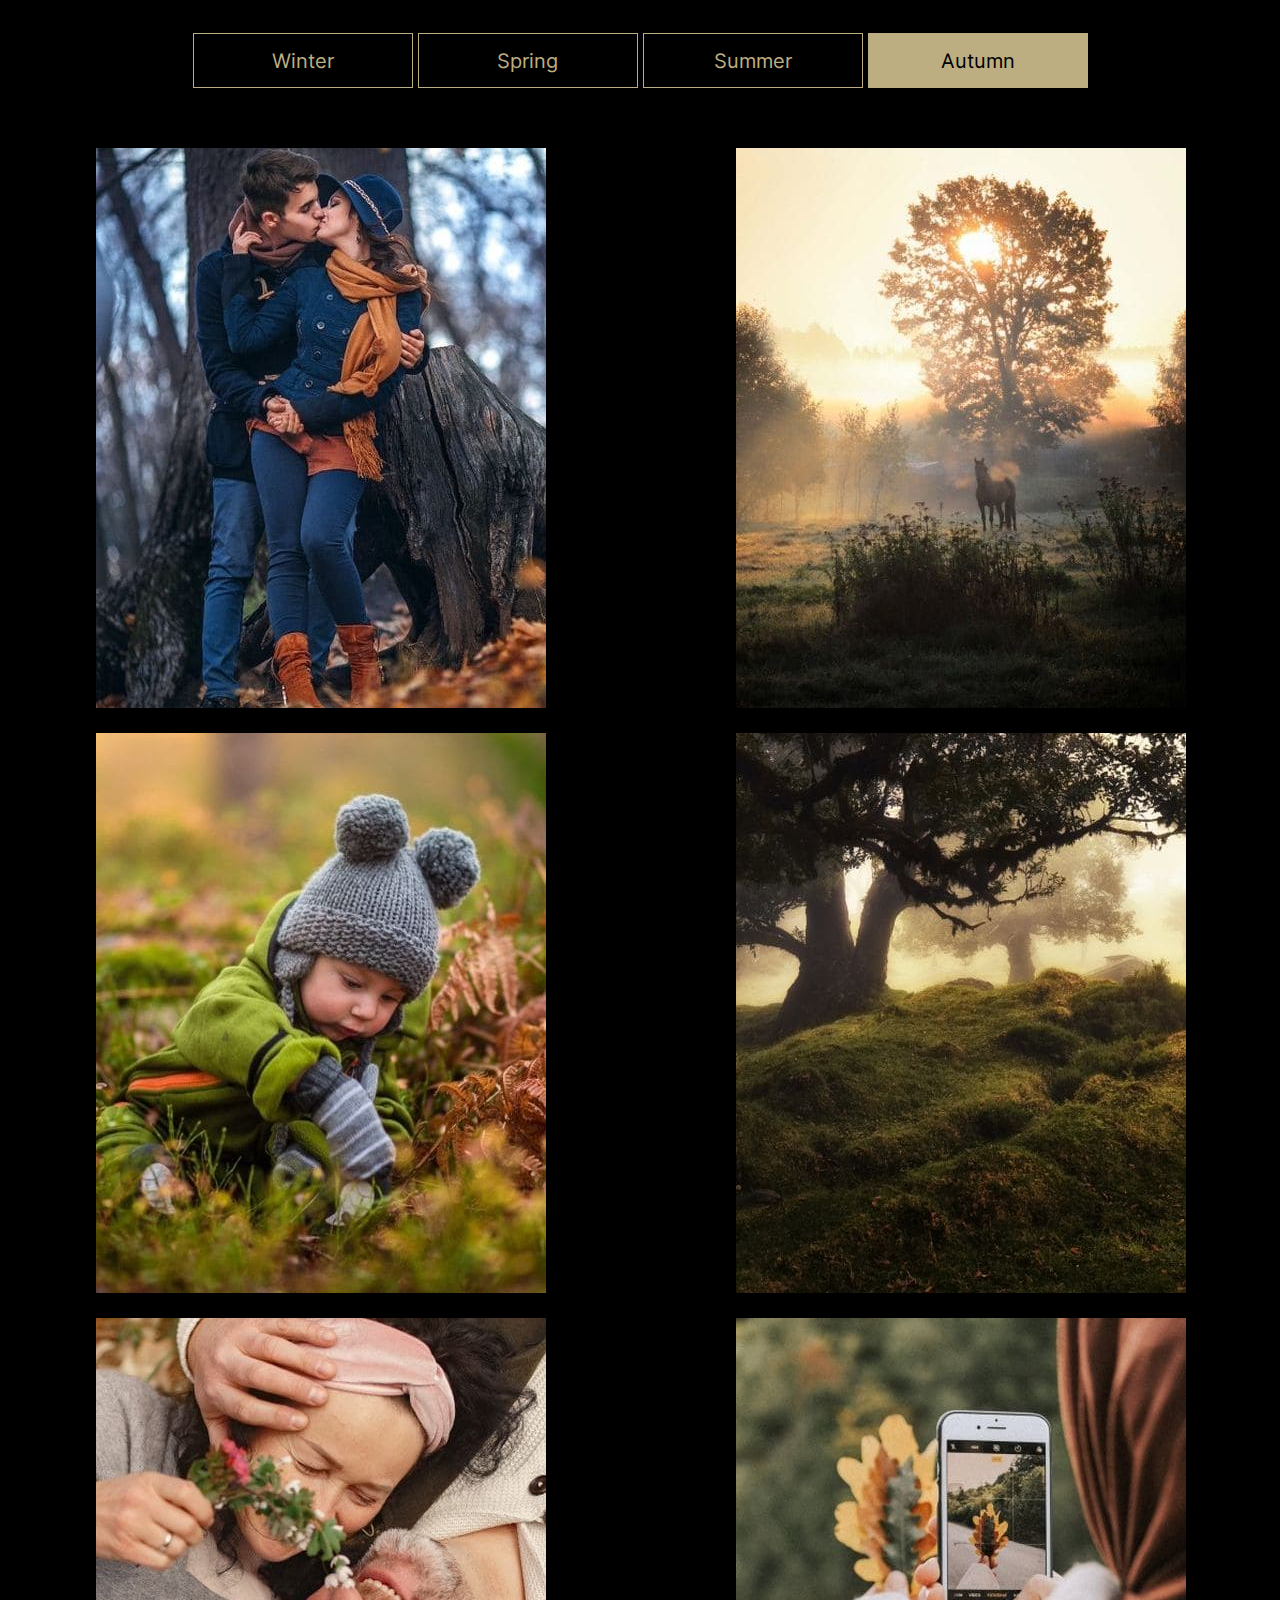
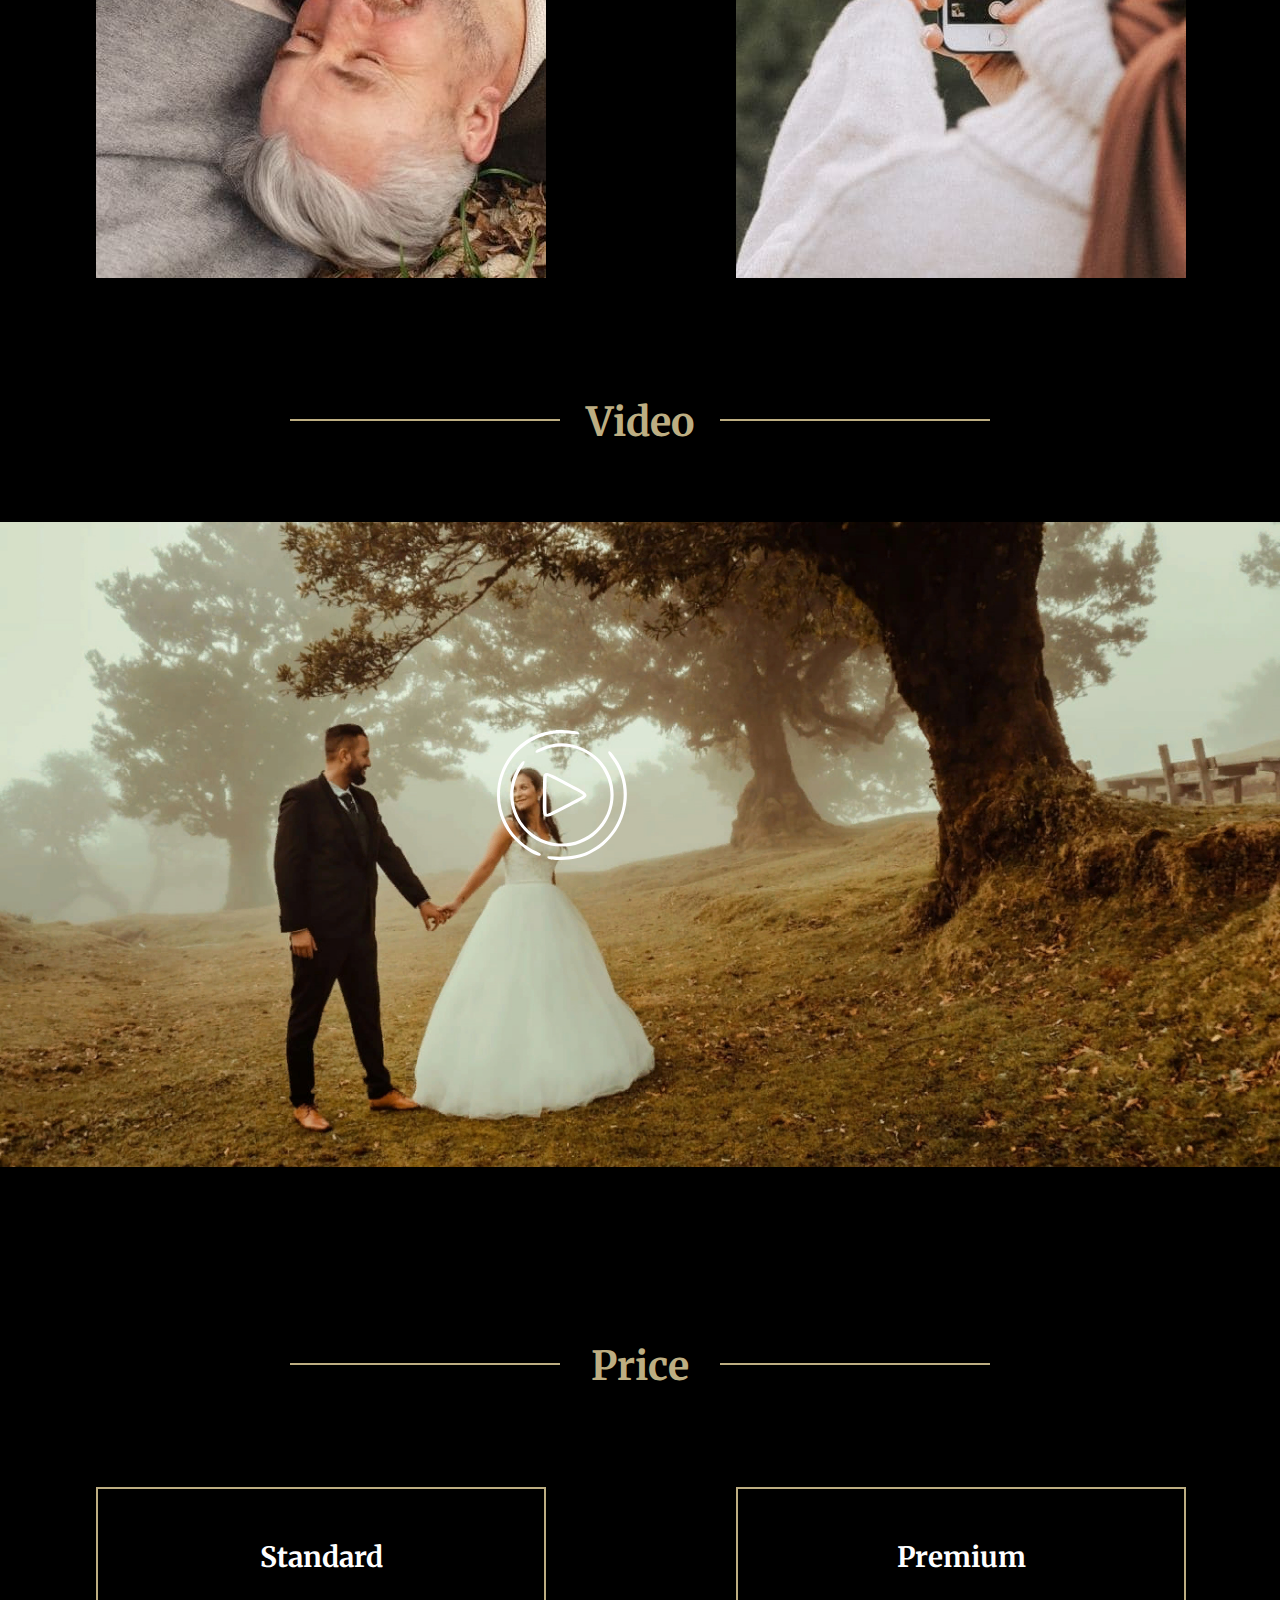
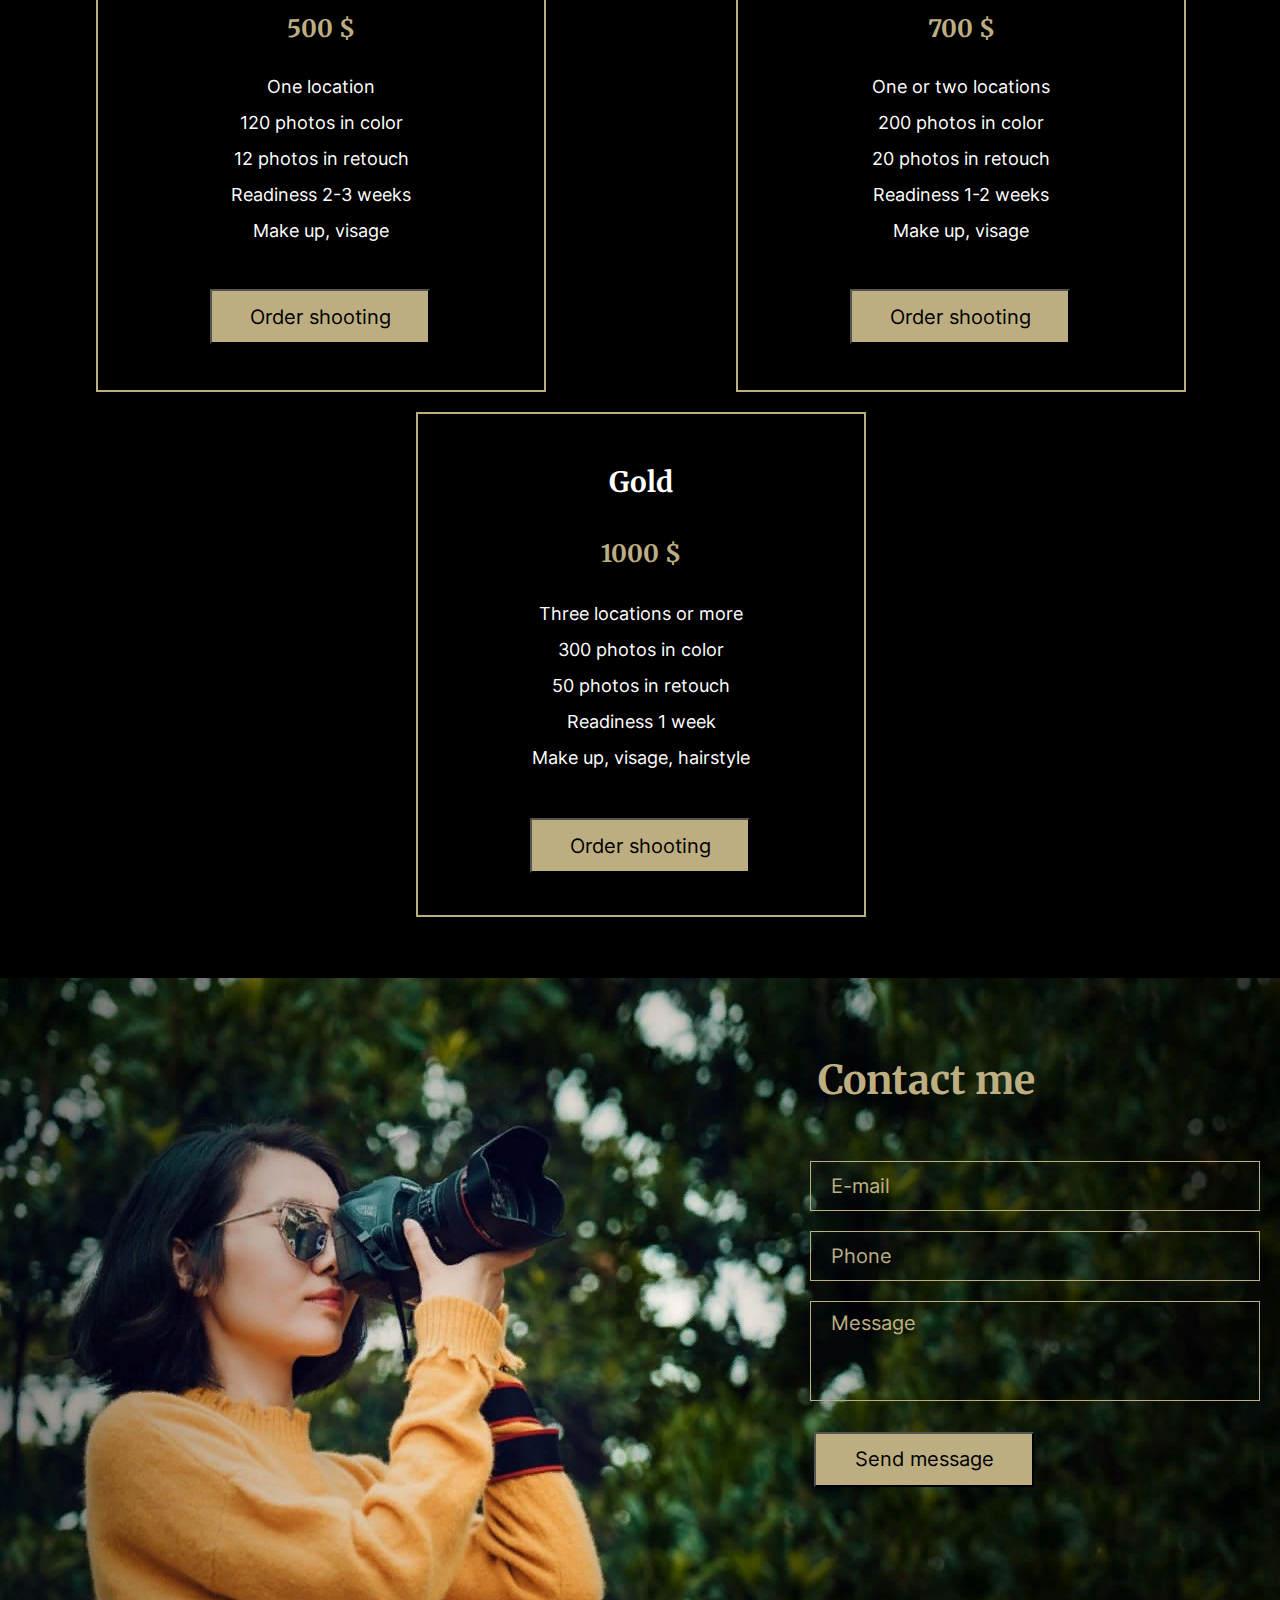
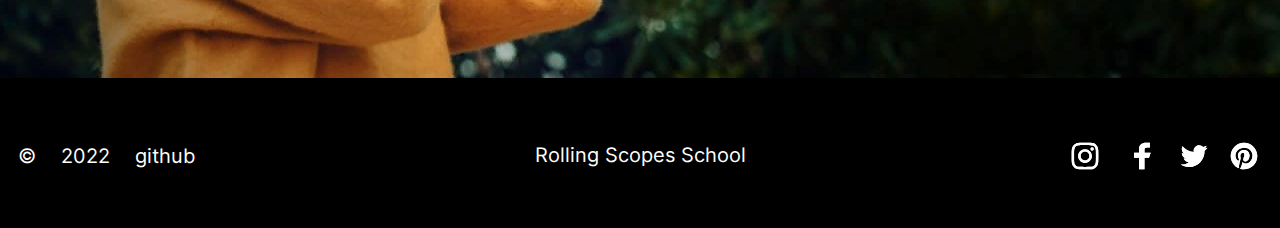
==== commit 749d74b7: "feat: finish change theme" ====
--- a/portfolio/index.html
+++ b/portfolio/index.html
@@ -14,7 +14,7 @@
 	<link rel="stylesheet" href="media.css">
 	<title>portfolio</title>
 </head>
-<body>
+<body class="body">
 	<header class="header">
 		<div class="container header-container">
 				<div class="header-logo">
@@ -26,26 +26,26 @@
 			<nav class="header-nav">
 				<ul class="header-list">
 					<li class="header-item">
-						<a href="#skills" class="header-link">Skills</a>
-					</li>
-					<li class="header-item">
-						<a href="#portfolio" class="header-link">Portfolio</a>
-					</li>
-					<li class="header-item">
-						<a href="#video" class="header-link">Video</a>
-					</li>
-					<li class="header-item">
-						<a href="#price" class="header-link">Price</a>
+						<a href="#skills" class="header-link" data-i18="skills">Skills</a>
+					</li>
+					<li class="header-item">
+						<a href="#portfolio" class="header-link" data-i18="portfolio">Portfolio</a>
+					</li>
+					<li class="header-item">
+						<a href="#video" class="header-link" data-i18="video">Video</a>
+					</li>
+					<li class="header-item">
+						<a href="#price" class="header-link" data-i18="price">Price</a>
 					</li>
 					<li class="header-item_contacts">
-						<a href="#contacts" class="header-link">Contacts</a>
+						<a href="#contacts" class="header-link" data-i18="contacts">Contacts</a>
 					</li>
 				</ul>
 			</nav>
 			<div class="switch-lang">
-				<span><a href="/" class="en">en</a></span>
+				<span><a href="#!" class="en lang-item">en</a></span>
 				<span class="slash">/</span>
-				<span><a href="/" class="ru">ru</a></span>
+				<span><a href="#!" class="ru lang-item">ru</a></span>
 			</div>
 
 			<div class="theme">
@@ -63,39 +63,39 @@
 		<div class="container main-container">
 			<section class="hero">
 				<div class="container-hero">
-					<h1 class="hero-title">Alexa Rise</h1>
-					<p class="hero-subtitle">Save sincere emotions, romantic feelings and happy moments of life together with professional photographer Alexa Rise</p>
-					<button class="hero-button">Hire me</button>
+					<h1 class="hero-title" data-i18="hero-title">Alexa Rise</h1>
+					<p class="hero-subtitle" data-i18="hero-text">Save sincere emotions, romantic feelings and happy moments of life together with professional photographer Alexa Rise</p>
+					<button class="hero-button" data-i18="hire">Hire me</button>
 				</div>
 			</section> 
 
 			<section class="skills" >
 				<div class="container">
 					<div class="skills-line">
-					<h2 class="skills-title" id="skills">Skills</h2>
+					<h2 class="skills-title" id="skills" data-i18="skills">Skills</h2>
 					</div>
 				</div>
 
 				<div class="skills-items">
 					<div class="skills-camera">
 						<img src="assets/svg/camera.svg" alt="logo camera" class="logo-camera">
-						<h4 class="camera-title">Digital photography</h4>
-						<p class="camera-subtitle">High-quality photos in the studio and on the nature</p>
+						<h4 class="camera-title" data-i18="skill-title-1">Digital photography</h4>
+						<p class="camera-subtitle" data-i18="skill-text-1">High-quality photos in the studio and on the nature</p>
 					</div>
 					<div class="skills-video">
 						<img src="assets/svg/video.svg" alt="logo video" class="logo-video">
-						<h4 class="video-title">Video shooting</h4>
-						<p class="video-subtitle">Capture your moments so that they always stay with you</p>
+						<h4 class="video-title" data-i18="skill-title-2">Video shooting</h4>
+						<p class="video-subtitle" data-i18="skill-text-2">Capture your moments so that they always stay with you</p>
 					</div>
 					<div class="skills-image">
 						<img src="assets/svg/image.svg" alt="logo video" class="logo-image">
-						<h4 class="image-title">Retouch</h4>
-						<p class="image-subtitle">I strive to make photography surpass reality</p>
+						<h4 class="image-title" data-i18="skill-title-3">Retouch</h4>
+						<p class="image-subtitle" data-i18="skill-text-3">I strive to make photography surpass reality</p>
 					</div>
 					<div class="skills-mic">
 						<img src="assets/svg/mic.svg" alt="logo mic" class="logo-mic">
-						<h4 class="mic-title">Audio</h4>
-						<p class="mic-subtitle">Professional sounds recording for video, advertising, portfolio</p>
+						<h4 class="mic-title" data-i18="skill-title-4">Audio</h4>
+						<p class="mic-subtitle" data-i18="skill-text-4">Professional sounds recording for video, advertising, portfolio</p>
 					</div>
 				</div>
 				
@@ -104,13 +104,13 @@
 			<section class="portfolio" >
 				<div class="container">
 					<div class="portfolio-line">
-						<h2 class="portfolio-title" id="portfolio">Portfolio</h2>
+						<h2 class="portfolio-title" id="portfolio" data-i18="portfolio">Portfolio</h2>
 					</div>
 					<div class="portfolio-buttons">
-						<button class="portfolio-btn" data-season="winter">Winter</button>
-						<button class="portfolio-btn" data-season="spring">Spring</button>
-						<button class="portfolio-btn" data-season="summer">Summer</button>
-						<button class="portfolio-btn active" data-season="autumn">Autumn</button>
+						<button class="portfolio-btn" data-season="winter" data-i18="winter">Winter</button>
+						<button class="portfolio-btn" data-season="spring" data-i18="spring">Spring</button>
+						<button class="portfolio-btn" data-season="summer" data-i18="summer">Summer</button>
+						<button class="portfolio-btn active" data-season="autumn" data-i18="autumn">Autumn</button>
 					</div>
 					<div class="portfolio-items">
 						<img src="./assets/img/autumn/1.jpg" alt="portfolio-img" class="portfolio-img">
@@ -126,7 +126,7 @@
 			 <section class="video-player" >
 				<div class="container">
 					<div class="video-player-line">
-						<h2 class="video-player-title" id="video">Video</h2>
+						<h2 class="video-player-title" id="video" data-i18="video">Video</h2>
 					</div>
 					<div class="video-player-button-img">
 						<img src="assets/img/video-player.jpg" alt="player" class="video-player-img">
@@ -138,39 +138,45 @@
 			<section class="price" >
 				<div class="container">
 					<div class="price-line">
-						<h2 class="price-title" id="price">Price</h2>
+						<h2 class="price-title" id="price" data-i18="price">Price</h2>
 					</div>
 
 					<div class="price-items">
 						<div class="price-item">
 							<h3 class="price-item-title">Standard</h3>
 							<p class="price-subtitle">500 $</p>
-							<p class="price-text">One location<br>
-												120 photos in color<br>
-												12 photos in retouch<br>
-												Readiness 2-3 weeks<br>
-												Make up, visage<br></p>
+							<p class="price-text-block">
+								<span class="price-text" data-i18="price-description-1-span-1">One location</span><br>
+								<span class="price-text" data-i18="price-description-1-span-2">120 photos in color</span><br>
+								<span class="price-text" data-i18="price-description-1-span-3">12 photos in retouch</span><br>
+								<span class="price-text" data-i18="price-description-1-span-4">Readiness 2-3 weeks</span><br>
+								<span class="price-text" data-i18="price-description-1-span-5">Make up, visage</span><br>
+							</p>
 							<div class="price-item-but"><button class="price-item-button">Order shooting</button></div>
 						</div>
 						<div class="price-item">
 							<h3 class="price-item-title">Premium</h3>
 							<p class="price-subtitle">700 $</p>
-							<p class="price-text">One or two locations<br>
-												200 photos in color<br>
-												20 photos in retouch<br>
-												Readiness 1-2 weeks<br>
-												Make up, visage<br></p>
+							<p class="price-text-block">
+								<span class="price-text" data-i18="price-description-2-span-1">One or two locations</span><br>
+								<span class="price-text" data-i18="price-description-2-span-2">200 photos in color</span><br>
+								<span class="price-text" data-i18="price-description-2-span-3">20 photos in retouch</span><br>
+								<span class="price-text" data-i18="price-description-2-span-4">Readiness 1-2 weeks</span><br>
+								<span class="price-text" data-i18="price-description-2-span-5">Make up, visage</span><br>
+							</p>
 							<div class="price-item-but"><button class="price-item-button">Order shooting</button></div>
 						</div>
 						<div class="price-item">
 							<h3 class="price-item-title">Gold</h3>
 							<p class="price-subtitle">1000 $</p>
-							<p class="price-text">Three locations or more<br>
-												300 photos in color<br>
-												50 photos in retouch<br>
-												Readiness 1 week<br>
-												Make up, visage, hairstyle<br></p>
-							<div class="price-item-but"><button class="price-item-button">Order shooting</button></div>
+							<p class="price-text">
+								<span class="price-text" data-i18="price-description-3-span-1">Three locations or more</span><br>
+								<span class="price-text" data-i18="price-description-3-span-2">300 photos in color</span><br>
+								<span class="price-text" data-i18="price-description-3-span-3">50 photos in retouch</span><br>
+								<span class="price-text" data-i18="price-description-3-span-4">Readiness 1 week</span><br>
+								<span class="price-text" data-i18="price-description-3-span-5">Make up, visage, hairstyle</span><br>
+							</p>
+							<div class="price-item-but"><button class="price-item-button" data-i18="order">Order shooting</button></div>
 						</div>
 					</div>
 				</div>
@@ -179,12 +185,12 @@
 			<section class="contacts" id="contacts">
 				<div class="container">
 					<div class="contacts-container">
-						<h2 class="contacts-title">Contact me</h2>
+						<h2 class="contacts-title" data-i18="contact-me">Contact me</h2>
 						<div class="contacts-email-div"><input type="email" class="contacts-email" placeholder="E-mail"></div>
 						<div class="contacts-phone-div"><input type="tel" class="contacts-phone" placeholder="Phone"></div>
 						<div class="contacts-message-div"><textarea name="/" id="/" cols="30" rows="10" class="contacts-message" placeholder="Message"></textarea></div>
 						<div class="contacts-but">
-							<button class="contacts-button">Send message</button>
+							<button class="contacts-button" data-i18="send-message">Send message</button>
 						</div>
 					</div>
 				</div>
--- a/portfolio/style.css
+++ b/portfolio/style.css
@@ -520,7 +520,7 @@
 .portfolio-btn {
   width: 220px;
   height: 55px;
-  background-color: #000;
+  background-color: rgba(0, 0, 0, 0);
   cursor: pointer;
   font-family: inherit;
   font-family: Inter;
@@ -710,6 +710,10 @@
   color: #fff;
 }
 
+.price-text-block {
+  text-align: center;
+}
+
 .price-item-button {
   width: 220px;
   height: 55px;
@@ -981,4 +985,25 @@
   filter: invert(26%) sepia(15%) saturate(638%) hue-rotate(7deg) brightness(92%)
     contrast(87%);
 }
-/*Footer styles end*/+/*Footer styles end*/
+
+.light-theme {
+  background-color: #fff;
+  color: #000;
+  border: none;
+  
+}
+
+.light-theme-2 {
+  background-image: linear-gradient(to top, #fff 40px, #000 39px, 
+    #000 41px, #fff 42px);
+  color: #000;
+}
+
+.light-theme-3 {
+  color: #000;
+}
+
+.light-theme-3:hover {
+  color: var(--color-gold);
+}